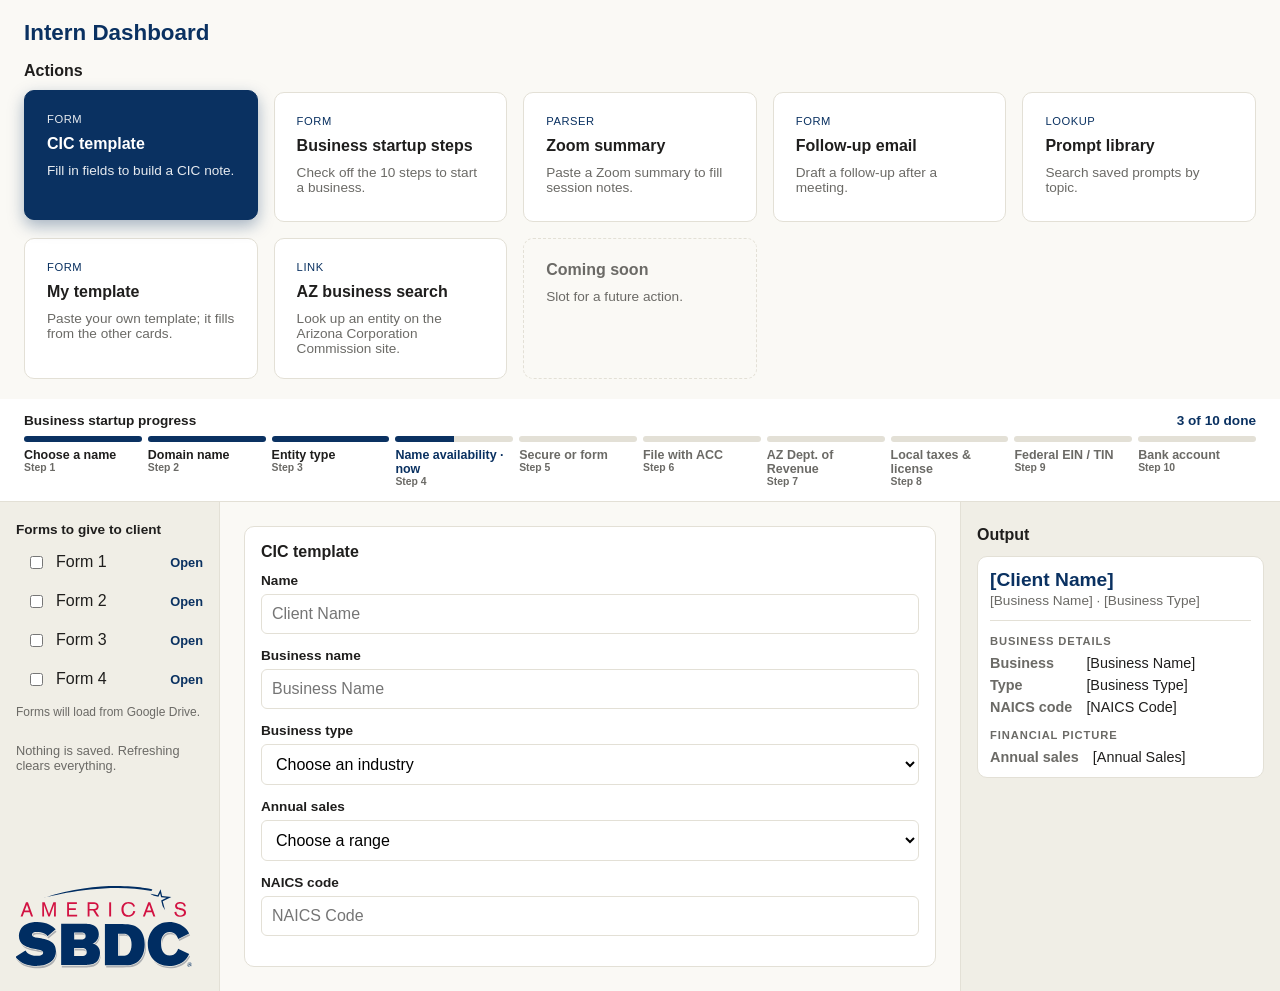
==== pages/Intake_assistant_index.html @ e7b3ca04 "Move Intake assistant files into the Advisor Toolbox folders Page to pages/, styles to css/, scripts" ====
<!DOCTYPE html>
<html lang="en">
<head>
  <meta charset="UTF-8">
  <meta name="viewport" content="width=device-width, initial-scale=1.0">
  <title>Intern Dashboard</title>
  <link rel="stylesheet" href="../css/Intake_assistant_styles.css">
  <!-- defer: download now, run after the HTML is ready (keeps this order) -->
  <script src="../js/Intake_assistant_prompts.js" defer></script>
  <script src="../js/Intake_assistant_app.js" defer></script>
</head>
<body>
  <!-- The whole page is one CSS Grid:
       row 1: page title + action cards (full width)
       row 2: progress stepper (full width)
       row 3: sidebar | forms | output -->
  <div class="layout">

    <!-- ===== ROW 1: page title + action cards ===== -->
    <section class="actions-top">
      <h1 class="page-title">Intern Dashboard</h1>
      <h2 class="section-title">Actions</h2>

      <!-- Empty list: Intake_assistant_app.js fills it from the `actions` array
           using the two <template>s below -->
      <ul class="card-grid" id="card-grid"></ul>

      <!-- Blueprint for one action card (not shown until JS copies it).
           type="button" stops it acting as a submit button -->
      <template id="card-template">
        <li>
          <button class="card" type="button">
            <span class="card-type"></span>
            <span class="card-title"></span>
            <span class="card-desc"></span>
          </button>
        </li>
      </template>

      <!-- Blueprint for a link card: opens an outside website in a new tab.
           It's an <a> (not a <button>) because it goes somewhere.
           rel="noopener noreferrer" stops the new tab from reaching back
           into this page and hides which page sent the visitor. -->
      <template id="card-link-template">
        <li>
          <a class="card" href="" target="_blank" rel="noopener noreferrer">
            <span class="card-type"></span>
            <span class="card-title"></span>
            <span class="card-desc"></span>
          </a>
        </li>
      </template>

      <!-- Blueprint for an unused slot (the grid always shows 8) -->
      <template id="card-empty-template">
        <li class="card card-empty">
          <span class="card-title">Coming soon</span>
          <span class="card-desc">Slot for a future action.</span>
        </li>
      </template>
    </section>

    <!-- ===== ROW 2: startup stepper (sample: steps 1-3 done, 4 now) =====
         An ordered list, because the steps happen in order.
         done = solid bar, now = half bar, no class = not started -->
    <section class="page-progress" aria-labelledby="progress-title">
      <div class="page-progress-text">
        <h2 class="page-progress-title" id="progress-title">Business startup progress</h2>
        <span class="page-progress-count">3 of 10 done</span>
      </div>

      <ol class="stepper">
        <li class="step done"><div class="step-bar"></div><span>Choose a name<small>Step 1</small></span></li>
        <li class="step done"><div class="step-bar"></div><span>Domain name<small>Step 2</small></span></li>
        <li class="step done"><div class="step-bar"></div><span>Entity type<small>Step 3</small></span></li>
        <li class="step now"><div class="step-bar"></div><span>Name availability · now<small>Step 4</small></span></li>
        <li class="step"><div class="step-bar"></div><span>Secure or form<small>Step 5</small></span></li>
        <li class="step"><div class="step-bar"></div><span>File with ACC<small>Step 6</small></span></li>
        <li class="step"><div class="step-bar"></div><span>AZ Dept. of Revenue<small>Step 7</small></span></li>
        <li class="step"><div class="step-bar"></div><span>Local taxes &amp; license<small>Step 8</small></span></li>
        <li class="step"><div class="step-bar"></div><span>Federal EIN / TIN<small>Step 9</small></span></li>
        <li class="step"><div class="step-bar"></div><span>Bank account<small>Step 10</small></span></li>
      </ol>
    </section>

    <!-- ===== LEFT: sidebar (client forms checklist + logo) ===== -->
    <aside class="sidebar">
      <!-- Forms to give to the client. Later these will come from Google Drive;
           for now: placeholder names, and "Open" links that go nowhere. -->
      <fieldset class="checklist-group">
        <legend class="checklist-heading">Forms to give to client</legend>
        <div class="checklist">
          <div class="form-row">
            <label class="checklist-item"><input type="checkbox"><span>Form 1</span></label>
            <a class="form-open" href="#">Open</a>
          </div>
          <div class="form-row">
            <label class="checklist-item"><input type="checkbox"><span>Form 2</span></label>
            <a class="form-open" href="#">Open</a>
          </div>
          <div class="form-row">
            <label class="checklist-item"><input type="checkbox"><span>Form 3</span></label>
            <a class="form-open" href="#">Open</a>
          </div>
          <div class="form-row">
            <label class="checklist-item"><input type="checkbox"><span>Form 4</span></label>
            <a class="form-open" href="#">Open</a>
          </div>
        </div>
        <p class="sidebar-hint">Forms will load from Google Drive.</p>
      </fieldset>

      <p class="sidebar-note">Nothing is saved. Refreshing clears everything.</p>

      <!-- Logo pinned to the bottom of the sidebar -->
      <img class="sidebar-logo" src="../assets/img/Intake_assistant_sbdc-logo.svg" alt="America's SBDC">
    </aside>

    <!-- ===== CENTER: forms ===== -->
    <main class="main">
      <!-- Every panel has data-panel="<card id>". JS shows only the
           panel whose id matches the active card and hides the rest. -->
      <div class="form-area">

        <!-- CIC template. Each input's `name` matches a field in Intake_assistant_app.js -->
        <form class="form-panel" data-panel="cic">
          <h2 class="section-title">CIC template</h2>
          <div class="field">
            <label for="cic-name">Name</label>
            <input type="text" id="cic-name" name="name" placeholder="Client Name" autocomplete="off">
          </div>
          <div class="field">
            <label for="cic-businessName">Business name</label>
            <input type="text" id="cic-businessName" name="businessName" placeholder="Business Name" autocomplete="off">
          </div>
          <!-- Dropdown + manual entry: a normal <select>. Picking
               "Other (type it)" reveals the text box underneath.
               The text box's name is the select's name + "Other";
               Intake_assistant_app.js uses that pattern to find it. -->
          <div class="field">
            <label for="cic-businessType">Business type</label>
            <select id="cic-businessType" name="businessType">
              <option value="">Choose an industry</option>
              <option>Retail</option>
              <option>E-commerce</option>
              <option>Restaurant / Food service</option>
              <option>Food truck</option>
              <option>Construction / Contractor</option>
              <option>Professional services</option>
              <option>Health care</option>
              <option>Beauty / Personal care</option>
              <option>Fitness / Wellness</option>
              <option>Real estate</option>
              <option>Transportation / Trucking</option>
              <option>Automotive repair</option>
              <option>Cleaning / Janitorial</option>
              <option>Landscaping</option>
              <option>Manufacturing</option>
              <option>Technology / Software</option>
              <option>Childcare / Education</option>
              <option>Arts / Entertainment</option>
              <option>Agriculture</option>
              <option>Nonprofit</option>
              <option value="other">Other (type it)</option>
            </select>
            <input type="text" name="businessTypeOther" placeholder="Type the industry" aria-label="Other business type" autocomplete="off" hidden>
          </div>
          <div class="field">
            <label for="cic-annualSales">Annual sales</label>
            <select id="cic-annualSales" name="annualSales">
              <option value="">Choose a range</option>
              <option>Pre-revenue (startup)</option>
              <option>Under $50,000</option>
              <option>$50,000 - $99,999</option>
              <option>$100,000 - $249,999</option>
              <option>$250,000 - $499,999</option>
              <option>$500,000 - $999,999</option>
              <option>$1,000,000 - $4,999,999</option>
              <option>$5,000,000 or more</option>
              <option value="other">Other (type an amount)</option>
            </select>
            <!-- inputmode shows a number keypad on phones -->
            <input type="text" name="annualSalesOther" placeholder="e.g. $82,000" aria-label="Annual sales amount" inputmode="decimal" autocomplete="off" hidden>
          </div>
          <div class="field">
            <label for="cic-naics">NAICS code</label>
            <!-- NAICS codes are 2 to 6 digits -->
            <input type="text" id="cic-naics" name="naics" placeholder="NAICS Code" inputmode="numeric" maxlength="6" autocomplete="off">
          </div>
        </form>

        <!-- Business startup steps (sample: first 3 checked) -->
        <form class="form-panel" data-panel="startup">
          <h2 class="section-title">Business startup steps</h2>
          <!-- fieldset + legend group the checkboxes under one label -->
          <fieldset class="checklist-group">
            <legend class="checklist-heading">Steps completed</legend>
            <div class="checklist">
              <label class="checklist-item"><input type="checkbox" checked><span>1. Choose A Name</span></label>
              <label class="checklist-item"><input type="checkbox" checked><span>2. Purchase A Domain Name or See Numbers 3, 4, and 5 Below</span></label>
              <label class="checklist-item"><input type="checkbox" checked><span>3. Choose An Entity Type</span></label>
              <label class="checklist-item"><input type="checkbox"><span>4. Check Name Availability With the Arizona Corporation Commission</span></label>
              <label class="checklist-item"><input type="checkbox"><span>5. Secure the Name or Form the Entity - You Choose</span></label>
              <label class="checklist-item"><input type="checkbox"><span>6. File with the Arizona Corporation Commission Corporations Division</span></label>
              <label class="checklist-item"><input type="checkbox"><span>7. Arizona Department of Revenue</span></label>
              <label class="checklist-item"><input type="checkbox"><span>8. City or County Taxes and Business Licensing</span></label>
              <label class="checklist-item"><input type="checkbox"><span>9. Federal EIN or TIN - Internal Revenue Service</span></label>
              <label class="checklist-item"><input type="checkbox"><span>10. Business Bank Account</span></label>
            </div>
          </fieldset>
        </form>

        <!-- Zoom summary: paste in, button fills the output -->
        <form class="form-panel" data-panel="zoom">
          <h2 class="section-title">Zoom summary</h2>
          <div class="field">
            <label for="zoom-summary">Paste the Zoom meeting summary</label>
            <textarea id="zoom-summary" rows="8" placeholder="Paste Zoom summary here"></textarea>
          </div>
          <button class="btn" type="button">Fill output</button>
        </form>

        <!-- My template: staff paste their own wording with [Field] tags -->
        <form class="form-panel" data-panel="my-template">
          <h2 class="section-title">My template</h2>
          <div class="field">
            <label for="custom-template">Your template</label>
            <textarea id="custom-template" rows="8" placeholder="Hi [Client Name], thanks for meeting about [Business Name]. Your next steps: [Client Next Steps]"></textarea>
          </div>

          <!-- Click a tag to add it to the template (works once JS is added) -->
          <fieldset class="checklist-group">
            <legend class="checklist-heading">Available fields</legend>
            <div class="tag-list">
              <button class="tag" type="button">[Client Name]</button>
              <button class="tag" type="button">[Business Name]</button>
              <button class="tag" type="button">[Business Type]</button>
              <button class="tag" type="button">[Annual Sales]</button>
              <button class="tag" type="button">[NAICS Code]</button>
              <button class="tag" type="button">[Current Step]</button>
              <button class="tag" type="button">[Purpose of Session]</button>
              <button class="tag" type="button">[Business Description]</button>
              <button class="tag" type="button">[Client Next Steps]</button>
              <button class="tag" type="button">[Advisor Next Steps]</button>
              <button class="tag" type="button">[Impact Area]</button>
            </div>
          </fieldset>
        </form>

        <!-- Not designed yet (no inputs, so <section> instead of <form>) -->
        <section class="form-panel" data-panel="email">
          <h2 class="section-title">Follow-up email</h2>
          <p class="placeholder-text">Form not designed yet.</p>
        </section>

        <!-- Prompt library: type a topic, matching prompts appear as cards.
             Data comes from the Google Sheet (see js/Intake_assistant_prompts.js). -->
        <form class="form-panel" data-panel="prompts">
          <h2 class="section-title">Prompt library</h2>
          <div class="field">
            <label for="prompt-search">Search by topic</label>
            <!-- type="search" adds a small x to clear the box -->
            <input type="search" id="prompt-search" name="query" placeholder="e.g. start-up, managing business" autocomplete="off">
          </div>

          <!-- Loading / error / "showing 3 of 20" messages -->
          <p class="placeholder-text" id="prompt-status"></p>

          <!-- Results reuse the action-card grid and card styles -->
          <ul class="card-grid prompt-grid" id="prompt-results"></ul>

          <!-- Blueprint for one result card. data-column="..." names the
               sheet column whose value goes in that spot. -->
          <template id="prompt-card-template">
            <li>
              <button class="card" type="button">
                <span class="prompt-card-top">
                  <span class="card-type" data-column="Use-Case Category"></span>
                  <span class="privacy-badge" data-column="Privacy Level"></span>
                </span>
                <span class="card-title" data-column="Prompt Name"></span>
                <span class="card-desc" data-column="Recommended Use"></span>
                <span class="topic-chips"></span>
              </button>
            </li>
          </template>

          <!-- Blueprint for one topic chip on a card -->
          <template id="topic-chip-template">
            <span class="topic-chip"></span>
          </template>
        </form>

      </div>
    </main>

    <!-- ===== RIGHT: output panel ===== -->
    <aside class="output">
      <h2 class="section-title">Output</h2>

      <!-- Shown when the active card has no output box yet -->
      <p class="placeholder-text" id="output-empty" hidden>No output for this card yet.</p>

      <!-- CIC output. Each data-field="..." spot is filled by JS with the
           matching input's value, or its [Placeholder] when empty. -->
      <div class="output-box" data-panel="cic">
        <div class="client-head">
          <p class="client-name" data-field="name">[Client Name]</p>
          <p class="client-sub">
            <span data-field="businessName">[Business Name]</span> ·
            <span data-field="businessType">[Business Type]</span>
          </p>
        </div>

        <h3 class="kv-heading">Business details</h3>
        <dl class="kv">
          <dt>Business</dt>
          <dd data-field="businessName">[Business Name]</dd>
          <dt>Type</dt>
          <dd data-field="businessType">[Business Type]</dd>
          <dt>NAICS code</dt>
          <dd data-field="naics">[NAICS Code]</dd>
        </dl>

        <h3 class="kv-heading">Financial picture</h3>
        <dl class="kv">
          <dt>Annual sales</dt>
          <dd data-field="annualSales">[Annual Sales]</dd>
        </dl>
      </div>

      <!-- Zoom summary output. Long labels, so each label sits above its value -->
      <div class="output-box" data-panel="zoom">
        <h3 class="kv-heading">Session notes</h3>
        <dl class="kv-stack">
          <dt>PURPOSE OF THIS SESSION:</dt>
          <dd>[Purpose of this session]</dd>
          <dt>BRIEF DESCRIPTION OF THE BUSINESS AND/OR OWNERS:</dt>
          <dd>[Brief description of the business and/or owners]</dd>
          <dt>NEXT STEPS &amp; FOLLOW-UP ACTIONS - CLIENT:</dt>
          <dd>[Client next steps]</dd>
          <dt>NEXT STEPS &amp; FOLLOW-UP ACTIONS - ADVISOR:</dt>
          <dd>[Advisor next steps]</dd>
          <dt>IMPACT AREA:</dt>
          <dd>[Impact area]</dd>
        </dl>
      </div>

      <!-- Prompt library output: the picked prompt, ready to copy into Gemini.
           Each data-column="..." spot gets that column from the sheet. -->
      <div class="output-box" data-panel="prompts">
        <p class="client-name" data-column="Prompt Name">[Pick a prompt]</p>

        <h3 class="kv-heading">Prompt template</h3>
        <pre class="output-text" data-column="Prompt Template">[Prompt Template]</pre>

        <h3 class="kv-heading">Fill-in field guide</h3>
        <pre class="output-text" data-column="Fill-in Field Guide">[Fill-in Field Guide]</pre>

        <h3 class="kv-heading">Verification checklist</h3>
        <pre class="output-text" data-column="Verification Checklist">[Verification Checklist]</pre>

        <!-- <details> opens and closes on click, no JS needed -->
        <details class="prompt-cautions">
          <summary>Before you use this</summary>
          <dl class="kv-stack">
            <dt>Limitations</dt>
            <dd data-column="Limitations">[Limitations]</dd>
            <dt>Do not use for</dt>
            <dd data-column="Do Not Use For">[Do Not Use For]</dd>
            <dt>Human review</dt>
            <dd data-column="Human Review">[Human Review]</dd>
          </dl>
        </details>
      </div>

      <!-- My template output: the staff member's template with tags filled in -->
      <div class="output-box" data-panel="my-template">
        <h3 class="kv-heading">My template</h3>
        <pre class="output-text">Hi [Client Name], thanks for meeting about [Business Name].

Your next steps:
[Client Next Steps]</pre>
      </div>
    </aside>

  </div>
</body>
</html>
---- css/Intake_assistant_styles.css ----
/* ===== Colors and basics ===== */
:root {
  --bg: #faf9f5;          /* warm off-white page */
  --panel: #f0eee6;       /* sidebar / output background */
  --card: var(--white);
  --border: #e3e0d6;
  --text: #1f1e1d;
  --muted: #6b6a66;
  --white: #ffffff;

  /* One highlight color: US flag blue. Red only for crossed-out items */
  --flag-blue: #0a3161;
  --flag-blue-hover: rgba(10, 49, 97, 0.06); /* faint blue, on hover */
  --flag-red: #b31942;
  --radius: 10px;

  /* Prompt library privacy levels (traffic-light dots) */
  --privacy-green: #2e7d32;
  --privacy-yellow: #e0a800;
  --privacy-red: var(--flag-red);
}

* {
  box-sizing: border-box;
}

body {
  margin: 0;
  font-family: -apple-system, BlinkMacSystemFont, "Segoe UI", Roboto, sans-serif;
  background: var(--bg);
  color: var(--text);
}

/* ===== Main page grid (desktop: 3 columns) ===== */
.layout {
  display: grid;
  grid-template-columns: 220px 1fr 320px;
  /* row 1: cards, row 2: progress bar, row 3: everything else */
  grid-template-rows: auto auto 1fr;
  min-height: 100vh;
}

/* ===== Action cards across the top ===== */
.actions-top {
  grid-column: 1 / -1; /* full width, like the progress bar */
  padding: 20px 24px 8px;
  background: var(--bg);
}

/* Main page heading */
.page-title {
  margin: 0 0 16px;
  font-size: 1.4rem;
  color: var(--flag-blue);
}

/* Less space under the cards since the progress bar follows */
.actions-top .card-grid {
  margin-bottom: 12px;
}

/* ===== Full-width progress bar across the top ===== */
.page-progress {
  grid-column: 1 / -1; /* stretch from the first column line to the last */
  padding: 14px 24px;
  background: var(--card);
  border-bottom: 1px solid var(--border);
}

/* Title on the left, count on the right */
.page-progress-text {
  display: flex;
  justify-content: space-between;
  gap: 12px;
  margin-bottom: 8px;
  font-size: 0.85rem;
}

.page-progress-title {
  margin: 0;
  font-size: inherit; /* it's an <h2> now, but should stay small */
  font-weight: 700;
}

.page-progress-count {
  font-weight: 600;
  color: var(--flag-blue);
}

/* Stepper: one column per step, all equal width */
.stepper {
  list-style: none; /* it's an <ol>: the numbers are already in the labels */
  padding: 0;
  margin: 0;
  display: grid;
  grid-template-columns: repeat(10, 1fr);
  gap: 6px;
}

/* Each step: short bar on top, label underneath */
.step {
  display: flex;
  flex-direction: column;
  gap: 6px;
  font-size: 0.78rem;
  font-weight: 700;
  color: var(--muted);
}

.step-bar {
  height: 6px;
  border-radius: 3px;
  background: var(--border);
}

/* Small "Step 4" line under the label */
.step small {
  display: block;
  font-weight: 600;
  color: var(--muted);
}

/* Done: solid blue bar, darker label */
.step.done {
  color: var(--text);
}

.step.done .step-bar {
  background: var(--flag-blue);
}

/* Current step: blue label, bar filled halfway */
.step.now {
  color: var(--flag-blue);
}

.step.now .step-bar {
  background: linear-gradient(90deg, var(--flag-blue) 50%, var(--border) 50%);
}

/* ===== Sidebar ===== */
/* Flex column so the logo can be pushed to the bottom */
.sidebar {
  display: flex;
  flex-direction: column;
  background: var(--panel);
  border-right: 1px solid var(--border);
  padding: 20px 16px;
}

/* margin-top: auto takes up all leftover space above the logo,
   which pushes it to the bottom of the sidebar */
.sidebar-logo {
  margin-top: auto;
  padding-top: 24px;
  width: 100%;
  max-width: 180px;
  height: auto;
}

/* Form name (checkbox) on the left, "Open" link on the right */
.form-row {
  display: flex;
  align-items: center;
  justify-content: space-between;
  gap: 8px;
}

.form-row .checklist-item {
  flex: 1; /* checkbox row takes the leftover space */
}

.form-open {
  font-size: 0.8rem;
  font-weight: 600;
  color: var(--flag-blue);
  text-decoration: none;
}

.form-open:hover {
  text-decoration: underline;
}

.sidebar-hint {
  margin: 8px 0 0;
  font-size: 0.75rem;
  color: var(--muted);
}

.sidebar-note {
  margin-top: 24px;
  font-size: 0.8rem;
  color: var(--muted);
}

/* ===== Center column ===== */
.main {
  padding: 24px;
}

.section-title {
  font-size: 1rem;
  margin: 0 0 12px;
}

/* Cards wrap automatically: as many 220px+ columns as will fit */
.card-grid {
  list-style: none; /* it's a <ul>: remove bullets and indent */
  padding: 0;
  margin-top: 0;
  display: grid;
  grid-template-columns: repeat(auto-fill, minmax(220px, 1fr));
  gap: 16px;
  margin-bottom: 24px;
}

.card {
  display: flex;
  flex-direction: column;
  gap: 10px;          /* space between type, title and description */
  min-height: 130px;
  text-align: left;
  padding: 22px;
  line-height: 1.4;   /* space between lines when text wraps */
  background: var(--card);
  border: 1px solid var(--border);
  border-radius: var(--radius);
  font: inherit;
  color: inherit;
  cursor: pointer;
}

/* Link cards (<a>): remove the default link underline */
a.card {
  text-decoration: none;
}

/* Card buttons fill their whole list item */
.card-grid > li > .card {
  width: 100%;
  height: 100%;
}

/* Hover: faint see-through blue over the whole card */
.card:hover {
  background: var(--flag-blue-hover);
  border-color: var(--flag-blue);
}

/* Active card: solid blue, white text, lifted with a shadow */
.card.active {
  background: var(--flag-blue);
  border-color: var(--flag-blue);
  color: var(--white);
  transform: translateY(-2px);
  box-shadow: 0 6px 16px rgba(10, 49, 97, 0.35);
}

/* Small text on the blue card: near-white so it's easy to read */
.card.active .card-type,
.card.active .card-desc {
  color: rgba(255, 255, 255, 0.9);
}

/* Empty future slots: dashed and faded, not clickable */
.card-empty {
  border-style: dashed;
  background: transparent;
  color: var(--muted);
  cursor: default;
}

.card-empty:hover {
  background: transparent;
  border-color: var(--border);
}

.card-type {
  font-size: 0.7rem;
  text-transform: uppercase;
  letter-spacing: 0.05em;
  color: var(--flag-blue);
}

.card-title {
  font-weight: 600;
}

.card-desc {
  font-size: 0.85rem;
  color: var(--muted);
}

/* Holds one form panel per card, stacked */
.form-area {
  display: flex;
  flex-direction: column;
  gap: 16px;
}

.form-panel {
  background: var(--card);
  border: 1px solid var(--border);
  border-radius: var(--radius);
  padding: 16px;
}

/* Form fields: label on top, input below */
.field {
  display: flex;
  flex-direction: column;
  gap: 6px;
  margin-bottom: 14px;
}

.field label {
  font-size: 0.85rem;
  font-weight: 600;
}

.field input,
.field select {
  padding: 10px;
  border: 1px solid var(--border);
  border-radius: 6px;
  background: var(--white);
  font: inherit;
}

/* Big paste box: full width, user can drag it taller */
.field textarea {
  padding: 10px;
  border: 1px solid var(--border);
  border-radius: 6px;
  font: inherit;
  resize: vertical;
}

/* Clickable field tags ("chips") that wrap onto new lines */
.tag-list {
  display: flex;
  flex-wrap: wrap;
  gap: 6px;
}

.tag {
  padding: 4px 10px;
  border: 1px solid var(--border);
  border-radius: 999px;
  background: var(--white);
  font: inherit;
  font-size: 0.8rem;
  color: var(--flag-blue);
  cursor: pointer;
}

.tag:hover {
  background: var(--flag-blue-hover);
  border-color: var(--flag-blue);
}

/* Plain blue button */
.btn {
  padding: 10px 16px;
  border: none;
  border-radius: 6px;
  background: var(--flag-blue);
  color: var(--white);
  font: inherit;
  font-weight: 600;
  cursor: pointer;
}

.btn:hover {
  opacity: 0.9;
}

.field textarea:focus,
.field input:focus,
.field select:focus {
  outline: 2px solid var(--flag-blue);
  border-color: transparent;
}

/* fieldset groups checkboxes; remove its default border and spacing */
.checklist-group {
  border: none;
  padding: 0;
  margin: 0;
  min-width: 0; /* lets it shrink inside narrow columns */
}

/* Checklist: one clickable row per step */
.checklist-heading {
  padding: 0;
  margin: 0 0 8px;
  font-size: 0.85rem;
  font-weight: 600;
}

.checklist {
  display: flex;
  flex-direction: column;
  gap: 4px;
}

.checklist-item {
  display: flex;
  align-items: flex-start;
  gap: 10px;
  padding: 8px 10px;
  border-radius: 6px;
  cursor: pointer;
}

.checklist-item:hover {
  background: var(--flag-blue-hover);
}

.checklist-item input {
  margin-top: 3px;
  accent-color: var(--flag-blue); /* blue checkmarks */
}

/* Checked steps get faded and crossed out with a red line.
   Only inside form panels (the startup steps), so the sidebar's
   "Forms to give to client" checkboxes stay plain when checked. */
.form-panel .checklist-item:has(input:checked) span {
  color: var(--muted);
  text-decoration: line-through;
  text-decoration-color: var(--flag-red);
  text-decoration-thickness: 2px;
}

/* ===== Output panel ===== */
.output {
  background: var(--panel);
  border-left: 1px solid var(--border);
  padding: 24px 16px;
}

.output-box {
  background: var(--card);
  border: 1px solid var(--border);
  border-radius: var(--radius);
  padding: 12px;
  margin-bottom: 12px;
}

/* Output header: client name big, business on the line below */
.client-head {
  padding-bottom: 12px;
  margin-bottom: 12px;
  border-bottom: 1px solid var(--border);
}

.client-name {
  margin: 0;
  font-size: 1.2rem;
  font-weight: 700;
  color: var(--flag-blue);
}

.client-sub {
  margin: 2px 0 0;
  font-size: 0.85rem;
  color: var(--muted);
}

/* Small uppercase section label, e.g. "BUSINESS DETAILS" */
.kv-heading {
  margin: 14px 0 8px;
  font-size: 0.7rem;
  font-weight: 800;
  letter-spacing: 0.08em;
  text-transform: uppercase;
  color: var(--muted);
}

/* Label / value pairs in two columns:
   left column is as wide as the longest label, right takes the rest */
.kv {
  display: grid;
  grid-template-columns: max-content 1fr;
  gap: 6px 14px;
  margin: 0;
  font-size: 0.9rem;
}

.kv dt {
  color: var(--muted);
  font-weight: 600;
}

.kv dd {
  margin: 0;
  overflow-wrap: anywhere; /* long values wrap instead of overflowing */
}

/* Label above value, for labels too long for two columns */
.kv-stack {
  margin: 0;
  font-size: 0.9rem;
}

.kv-stack dt {
  color: var(--muted);
  font-weight: 600;
}

.kv-stack dd {
  margin: 2px 0 12px;
  overflow-wrap: anywhere;
}

/* Keeps the template's line breaks; wraps long lines */
.output-text {
  margin: 0;
  font-family: inherit;
  font-size: 0.9rem;
  white-space: pre-wrap;
  word-wrap: break-word;
}

.placeholder-text {
  margin: 0;
  color: var(--muted);
  font-size: 0.9rem;
}

/* ----- Prompt library ----- */

/* Results grid: same card styles as the actions, a bit of space above */
.prompt-grid {
  margin-top: 12px;
  margin-bottom: 0;
}

/* Category on the left, privacy dot on the right */
.prompt-card-top {
  display: flex;
  justify-content: space-between;
  align-items: center;
  gap: 8px;
}

/* Privacy level: a colored dot before the word (e.g. "● Yellow") */
.privacy-badge {
  font-size: 0.7rem;
  white-space: nowrap;
}

.privacy-badge::before {
  content: "● ";
  color: var(--muted);
}

.privacy-badge[data-level="green"]::before {
  color: var(--privacy-green);
}

.privacy-badge[data-level="yellow"]::before {
  color: var(--privacy-yellow);
}

.privacy-badge[data-level="red"]::before {
  color: var(--privacy-red);
}

/* Topic chips on each result card */
.topic-chips {
  display: flex;
  flex-wrap: wrap;
  gap: 6px;
}

.topic-chip {
  padding: 2px 8px;
  border: 1px solid var(--border);
  border-radius: 999px;
  font-size: 0.75rem;
  color: var(--flag-blue);
  background: var(--white);
}

/* Output panel: the "Before you use this" toggle */
.prompt-cautions {
  margin-top: 14px;
}

.prompt-cautions summary {
  font-weight: 600;
  font-size: 0.85rem;
  cursor: pointer;
}
/* ===== Tablet: hide sidebar, 2 columns ===== */
@media (max-width: 1024px) {
  .layout {
    grid-template-columns: 1fr 320px;
  }

  .sidebar {
    display: none;
  }

  /* 10 steps don't fit in one row here: 2 rows of 5 */
  .stepper {
    grid-template-columns: repeat(5, 1fr);
    row-gap: 14px;
  }
}

/* ===== Mobile: 1 column, output below the cards ===== */
@media (max-width: 700px) {
  .layout {
    grid-template-columns: 1fr;
  }

  .main {
    padding: 16px;
  }

  .page-progress {
    padding: 12px 16px;
  }

  .actions-top {
    padding: 16px 16px 4px;
  }

  /* Phones: 5 rows of 2 */
  .stepper {
    grid-template-columns: repeat(2, 1fr);
  }

  .output {
    border-left: none;
    border-top: 1px solid var(--border);
    padding: 16px;
  }
}
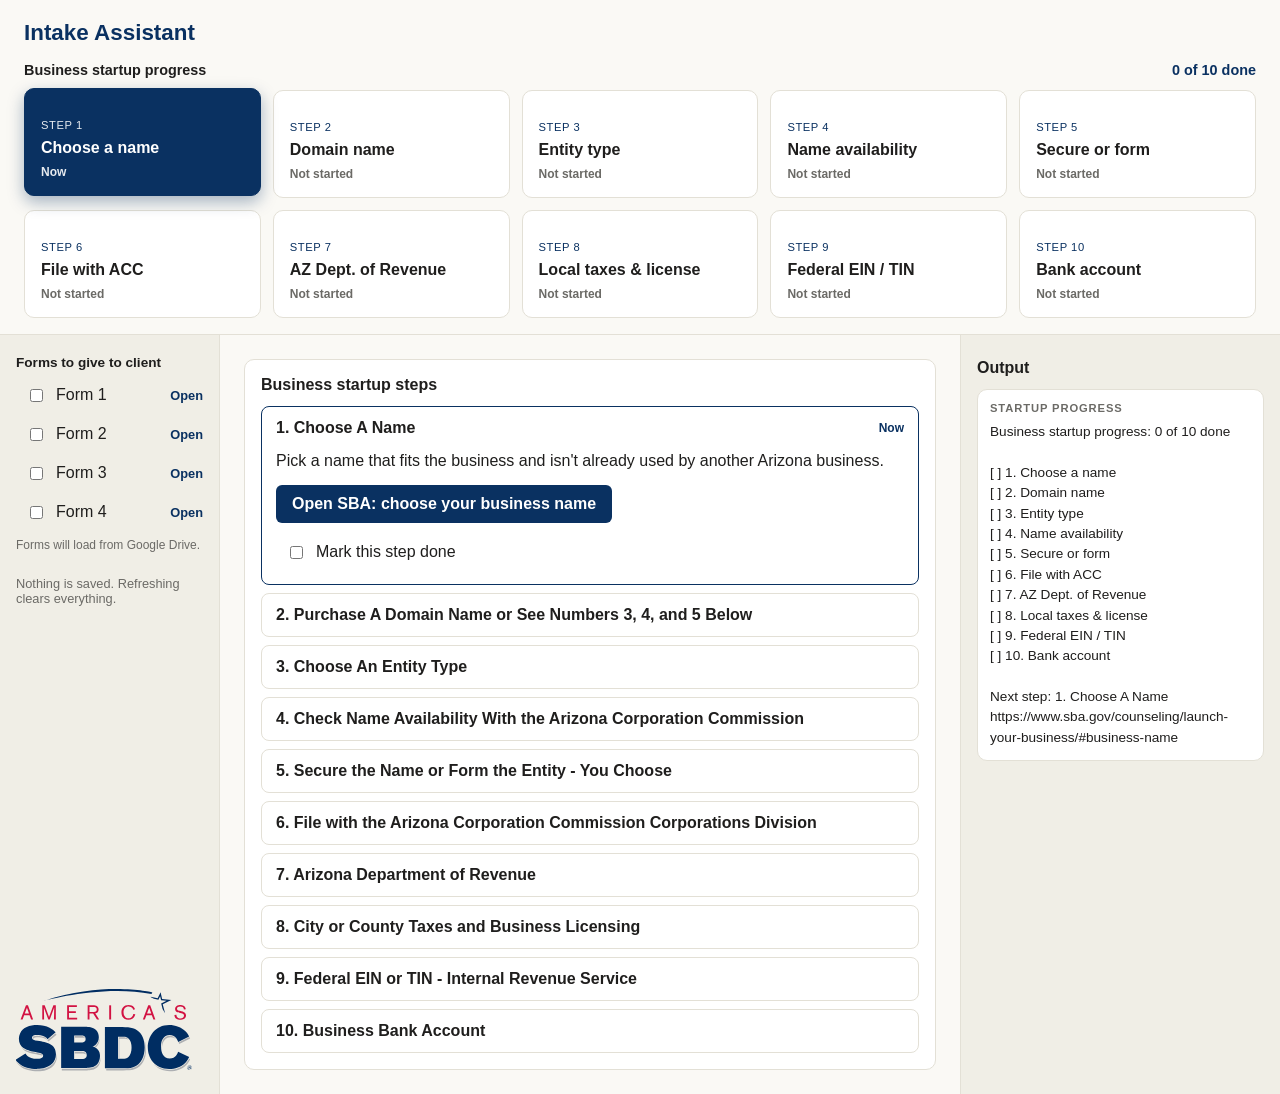
==== commit 522988ac: "Rebuild Intake Assistant page around the 10 startup steps The 10 Arizona startup steps replace the o" ====
--- a/pages/Intake_assistant_index.html
+++ b/pages/Intake_assistant_index.html
@@ -3,84 +3,45 @@
 <head>
   <meta charset="UTF-8">
   <meta name="viewport" content="width=device-width, initial-scale=1.0">
-  <title>Intern Dashboard</title>
+  <title>Intake Assistant</title>
   <link rel="stylesheet" href="../css/Intake_assistant_styles.css">
-  <!-- defer: download now, run after the HTML is ready (keeps this order) -->
-  <script src="../js/Intake_assistant_prompts.js" defer></script>
+  <!-- defer: download now, run after the HTML is ready -->
   <script src="../js/Intake_assistant_app.js" defer></script>
 </head>
 <body>
   <!-- The whole page is one CSS Grid:
-       row 1: page title + action cards (full width)
-       row 2: progress stepper (full width)
-       row 3: sidebar | forms | output -->
+       row 1: page title + the 10 step cards (full width)
+       row 2: sidebar | step drop-downs | output -->
   <div class="layout">
 
-    <!-- ===== ROW 1: page title + action cards ===== -->
-    <section class="actions-top">
-      <h1 class="page-title">Intern Dashboard</h1>
-      <h2 class="section-title">Actions</h2>
+    <!-- ===== ROW 1: page title + step cards (the progress map) ===== -->
+    <section class="actions-top" aria-labelledby="progress-title">
+      <h1 class="page-title">Intake Assistant</h1>
 
-      <!-- Empty list: Intake_assistant_app.js fills it from the `actions` array
-           using the two <template>s below -->
-      <ul class="card-grid" id="card-grid"></ul>
+      <!-- Title on the left, "3 of 10 done" on the right -->
+      <div class="page-progress-text">
+        <h2 class="page-progress-title" id="progress-title">Business startup progress</h2>
+        <span class="page-progress-count" id="progress-count">0 of 10 done</span>
+      </div>
 
-      <!-- Blueprint for one action card (not shown until JS copies it).
-           type="button" stops it acting as a submit button -->
-      <template id="card-template">
+      <!-- Empty list: Intake_assistant_app.js fills it from the `steps`
+           array using the template below. An <ol> because the steps
+           happen in order. -->
+      <ol class="step-grid" id="step-grid"></ol>
+
+      <!-- Blueprint for one step card (not shown until JS copies it).
+           JS adds a class to the card: done = solid bar, now = half bar,
+           no class = not started, active = the step open in the middle. -->
+      <template id="step-card-template">
         <li>
-          <button class="card" type="button">
-            <span class="card-type"></span>
-            <span class="card-title"></span>
-            <span class="card-desc"></span>
+          <button class="card step-card" type="button">
+            <span class="step-bar"></span>
+            <span class="card-type step-number"></span>
+            <span class="card-title step-title"></span>
+            <span class="step-status"></span>
           </button>
         </li>
       </template>
-
-      <!-- Blueprint for a link card: opens an outside website in a new tab.
-           It's an <a> (not a <button>) because it goes somewhere.
-           rel="noopener noreferrer" stops the new tab from reaching back
-           into this page and hides which page sent the visitor. -->
-      <template id="card-link-template">
-        <li>
-          <a class="card" href="" target="_blank" rel="noopener noreferrer">
-            <span class="card-type"></span>
-            <span class="card-title"></span>
-            <span class="card-desc"></span>
-          </a>
-        </li>
-      </template>
-
-      <!-- Blueprint for an unused slot (the grid always shows 8) -->
-      <template id="card-empty-template">
-        <li class="card card-empty">
-          <span class="card-title">Coming soon</span>
-          <span class="card-desc">Slot for a future action.</span>
-        </li>
-      </template>
-    </section>
-
-    <!-- ===== ROW 2: startup stepper (sample: steps 1-3 done, 4 now) =====
-         An ordered list, because the steps happen in order.
-         done = solid bar, now = half bar, no class = not started -->
-    <section class="page-progress" aria-labelledby="progress-title">
-      <div class="page-progress-text">
-        <h2 class="page-progress-title" id="progress-title">Business startup progress</h2>
-        <span class="page-progress-count">3 of 10 done</span>
-      </div>
-
-      <ol class="stepper">
-        <li class="step done"><div class="step-bar"></div><span>Choose a name<small>Step 1</small></span></li>
-        <li class="step done"><div class="step-bar"></div><span>Domain name<small>Step 2</small></span></li>
-        <li class="step done"><div class="step-bar"></div><span>Entity type<small>Step 3</small></span></li>
-        <li class="step now"><div class="step-bar"></div><span>Name availability · now<small>Step 4</small></span></li>
-        <li class="step"><div class="step-bar"></div><span>Secure or form<small>Step 5</small></span></li>
-        <li class="step"><div class="step-bar"></div><span>File with ACC<small>Step 6</small></span></li>
-        <li class="step"><div class="step-bar"></div><span>AZ Dept. of Revenue<small>Step 7</small></span></li>
-        <li class="step"><div class="step-bar"></div><span>Local taxes &amp; license<small>Step 8</small></span></li>
-        <li class="step"><div class="step-bar"></div><span>Federal EIN / TIN<small>Step 9</small></span></li>
-        <li class="step"><div class="step-bar"></div><span>Bank account<small>Step 10</small></span></li>
-      </ol>
     </section>
 
     <!-- ===== LEFT: sidebar (client forms checklist + logo) ===== -->
@@ -116,271 +77,51 @@
       <img class="sidebar-logo" src="../assets/img/Intake_assistant_sbdc-logo.svg" alt="America's SBDC">
     </aside>
 
-    <!-- ===== CENTER: forms ===== -->
+    <!-- ===== CENTER: the big box with one drop-down per step ===== -->
     <main class="main">
-      <!-- Every panel has data-panel="<card id>". JS shows only the
-           panel whose id matches the active card and hides the rest. -->
-      <div class="form-area">
+      <section class="form-panel" aria-labelledby="steps-title">
+        <h2 class="section-title" id="steps-title">Business startup steps</h2>
 
-        <!-- CIC template. Each input's `name` matches a field in Intake_assistant_app.js -->
-        <form class="form-panel" data-panel="cic">
-          <h2 class="section-title">CIC template</h2>
-          <div class="field">
-            <label for="cic-name">Name</label>
-            <input type="text" id="cic-name" name="name" placeholder="Client Name" autocomplete="off">
-          </div>
-          <div class="field">
-            <label for="cic-businessName">Business name</label>
-            <input type="text" id="cic-businessName" name="businessName" placeholder="Business Name" autocomplete="off">
-          </div>
-          <!-- Dropdown + manual entry: a normal <select>. Picking
-               "Other (type it)" reveals the text box underneath.
-               The text box's name is the select's name + "Other";
-               Intake_assistant_app.js uses that pattern to find it. -->
-          <div class="field">
-            <label for="cic-businessType">Business type</label>
-            <select id="cic-businessType" name="businessType">
-              <option value="">Choose an industry</option>
-              <option>Retail</option>
-              <option>E-commerce</option>
-              <option>Restaurant / Food service</option>
-              <option>Food truck</option>
-              <option>Construction / Contractor</option>
-              <option>Professional services</option>
-              <option>Health care</option>
-              <option>Beauty / Personal care</option>
-              <option>Fitness / Wellness</option>
-              <option>Real estate</option>
-              <option>Transportation / Trucking</option>
-              <option>Automotive repair</option>
-              <option>Cleaning / Janitorial</option>
-              <option>Landscaping</option>
-              <option>Manufacturing</option>
-              <option>Technology / Software</option>
-              <option>Childcare / Education</option>
-              <option>Arts / Entertainment</option>
-              <option>Agriculture</option>
-              <option>Nonprofit</option>
-              <option value="other">Other (type it)</option>
-            </select>
-            <input type="text" name="businessTypeOther" placeholder="Type the industry" aria-label="Other business type" autocomplete="off" hidden>
-          </div>
-          <div class="field">
-            <label for="cic-annualSales">Annual sales</label>
-            <select id="cic-annualSales" name="annualSales">
-              <option value="">Choose a range</option>
-              <option>Pre-revenue (startup)</option>
-              <option>Under $50,000</option>
-              <option>$50,000 - $99,999</option>
-              <option>$100,000 - $249,999</option>
-              <option>$250,000 - $499,999</option>
-              <option>$500,000 - $999,999</option>
-              <option>$1,000,000 - $4,999,999</option>
-              <option>$5,000,000 or more</option>
-              <option value="other">Other (type an amount)</option>
-            </select>
-            <!-- inputmode shows a number keypad on phones -->
-            <input type="text" name="annualSalesOther" placeholder="e.g. $82,000" aria-label="Annual sales amount" inputmode="decimal" autocomplete="off" hidden>
-          </div>
-          <div class="field">
-            <label for="cic-naics">NAICS code</label>
-            <!-- NAICS codes are 2 to 6 digits -->
-            <input type="text" id="cic-naics" name="naics" placeholder="NAICS Code" inputmode="numeric" maxlength="6" autocomplete="off">
-          </div>
-        </form>
+        <!-- Empty: JS adds one drop-down per step from the template below -->
+        <div class="step-list" id="step-list"></div>
 
-        <!-- Business startup steps (sample: first 3 checked) -->
-        <form class="form-panel" data-panel="startup">
-          <h2 class="section-title">Business startup steps</h2>
-          <!-- fieldset + legend group the checkboxes under one label -->
-          <fieldset class="checklist-group">
-            <legend class="checklist-heading">Steps completed</legend>
-            <div class="checklist">
-              <label class="checklist-item"><input type="checkbox" checked><span>1. Choose A Name</span></label>
-              <label class="checklist-item"><input type="checkbox" checked><span>2. Purchase A Domain Name or See Numbers 3, 4, and 5 Below</span></label>
-              <label class="checklist-item"><input type="checkbox" checked><span>3. Choose An Entity Type</span></label>
-              <label class="checklist-item"><input type="checkbox"><span>4. Check Name Availability With the Arizona Corporation Commission</span></label>
-              <label class="checklist-item"><input type="checkbox"><span>5. Secure the Name or Form the Entity - You Choose</span></label>
-              <label class="checklist-item"><input type="checkbox"><span>6. File with the Arizona Corporation Commission Corporations Division</span></label>
-              <label class="checklist-item"><input type="checkbox"><span>7. Arizona Department of Revenue</span></label>
-              <label class="checklist-item"><input type="checkbox"><span>8. City or County Taxes and Business Licensing</span></label>
-              <label class="checklist-item"><input type="checkbox"><span>9. Federal EIN or TIN - Internal Revenue Service</span></label>
-              <label class="checklist-item"><input type="checkbox"><span>10. Business Bank Account</span></label>
+        <!-- Blueprint for one step drop-down.
+             <details> opens and closes when its <summary> is clicked.
+             name="step" makes them work as a group: opening one closes
+             the one that was open. -->
+        <template id="step-detail-template">
+          <details class="step-detail" name="step">
+            <summary class="step-summary">
+              <span class="step-summary-title"></span>
+              <span class="step-summary-status"></span>
+            </summary>
+
+            <div class="step-body">
+              <p class="step-todo"></p>
+
+              <!-- Opens the official site in a new tab so nothing typed
+                   on this page is lost. noopener: the new tab can't
+                   reach back into this page. -->
+              <a class="btn step-open" href="" target="_blank" rel="noopener"></a>
+
+              <label class="checklist-item step-done">
+                <input type="checkbox">
+                <span>Mark this step done</span>
+              </label>
             </div>
-          </fieldset>
-        </form>
-
-        <!-- Zoom summary: paste in, button fills the output -->
-        <form class="form-panel" data-panel="zoom">
-          <h2 class="section-title">Zoom summary</h2>
-          <div class="field">
-            <label for="zoom-summary">Paste the Zoom meeting summary</label>
-            <textarea id="zoom-summary" rows="8" placeholder="Paste Zoom summary here"></textarea>
-          </div>
-          <button class="btn" type="button">Fill output</button>
-        </form>
-
-        <!-- My template: staff paste their own wording with [Field] tags -->
-        <form class="form-panel" data-panel="my-template">
-          <h2 class="section-title">My template</h2>
-          <div class="field">
-            <label for="custom-template">Your template</label>
-            <textarea id="custom-template" rows="8" placeholder="Hi [Client Name], thanks for meeting about [Business Name]. Your next steps: [Client Next Steps]"></textarea>
-          </div>
-
-          <!-- Click a tag to add it to the template (works once JS is added) -->
-          <fieldset class="checklist-group">
-            <legend class="checklist-heading">Available fields</legend>
-            <div class="tag-list">
-              <button class="tag" type="button">[Client Name]</button>
-              <button class="tag" type="button">[Business Name]</button>
-              <button class="tag" type="button">[Business Type]</button>
-              <button class="tag" type="button">[Annual Sales]</button>
-              <button class="tag" type="button">[NAICS Code]</button>
-              <button class="tag" type="button">[Current Step]</button>
-              <button class="tag" type="button">[Purpose of Session]</button>
-              <button class="tag" type="button">[Business Description]</button>
-              <button class="tag" type="button">[Client Next Steps]</button>
-              <button class="tag" type="button">[Advisor Next Steps]</button>
-              <button class="tag" type="button">[Impact Area]</button>
-            </div>
-          </fieldset>
-        </form>
-
-        <!-- Not designed yet (no inputs, so <section> instead of <form>) -->
-        <section class="form-panel" data-panel="email">
-          <h2 class="section-title">Follow-up email</h2>
-          <p class="placeholder-text">Form not designed yet.</p>
-        </section>
-
-        <!-- Prompt library: type a topic, matching prompts appear as cards.
-             Data comes from the Google Sheet (see js/Intake_assistant_prompts.js). -->
-        <form class="form-panel" data-panel="prompts">
-          <h2 class="section-title">Prompt library</h2>
-          <div class="field">
-            <label for="prompt-search">Search by topic</label>
-            <!-- type="search" adds a small x to clear the box -->
-            <input type="search" id="prompt-search" name="query" placeholder="e.g. start-up, managing business" autocomplete="off">
-          </div>
-
-          <!-- Loading / error / "showing 3 of 20" messages -->
-          <p class="placeholder-text" id="prompt-status"></p>
-
-          <!-- Results reuse the action-card grid and card styles -->
-          <ul class="card-grid prompt-grid" id="prompt-results"></ul>
-
-          <!-- Blueprint for one result card. data-column="..." names the
-               sheet column whose value goes in that spot. -->
-          <template id="prompt-card-template">
-            <li>
-              <button class="card" type="button">
-                <span class="prompt-card-top">
-                  <span class="card-type" data-column="Use-Case Category"></span>
-                  <span class="privacy-badge" data-column="Privacy Level"></span>
-                </span>
-                <span class="card-title" data-column="Prompt Name"></span>
-                <span class="card-desc" data-column="Recommended Use"></span>
-                <span class="topic-chips"></span>
-              </button>
-            </li>
-          </template>
-
-          <!-- Blueprint for one topic chip on a card -->
-          <template id="topic-chip-template">
-            <span class="topic-chip"></span>
-          </template>
-        </form>
-
-      </div>
+          </details>
+        </template>
+      </section>
     </main>
 
     <!-- ===== RIGHT: output panel ===== -->
     <aside class="output">
       <h2 class="section-title">Output</h2>
 
-      <!-- Shown when the active card has no output box yet -->
-      <p class="placeholder-text" id="output-empty" hidden>No output for this card yet.</p>
-
-      <!-- CIC output. Each data-field="..." spot is filled by JS with the
-           matching input's value, or its [Placeholder] when empty. -->
-      <div class="output-box" data-panel="cic">
-        <div class="client-head">
-          <p class="client-name" data-field="name">[Client Name]</p>
-          <p class="client-sub">
-            <span data-field="businessName">[Business Name]</span> ·
-            <span data-field="businessType">[Business Type]</span>
-          </p>
-        </div>
-
-        <h3 class="kv-heading">Business details</h3>
-        <dl class="kv">
-          <dt>Business</dt>
-          <dd data-field="businessName">[Business Name]</dd>
-          <dt>Type</dt>
-          <dd data-field="businessType">[Business Type]</dd>
-          <dt>NAICS code</dt>
-          <dd data-field="naics">[NAICS Code]</dd>
-        </dl>
-
-        <h3 class="kv-heading">Financial picture</h3>
-        <dl class="kv">
-          <dt>Annual sales</dt>
-          <dd data-field="annualSales">[Annual Sales]</dd>
-        </dl>
-      </div>
-
-      <!-- Zoom summary output. Long labels, so each label sits above its value -->
-      <div class="output-box" data-panel="zoom">
-        <h3 class="kv-heading">Session notes</h3>
-        <dl class="kv-stack">
-          <dt>PURPOSE OF THIS SESSION:</dt>
-          <dd>[Purpose of this session]</dd>
-          <dt>BRIEF DESCRIPTION OF THE BUSINESS AND/OR OWNERS:</dt>
-          <dd>[Brief description of the business and/or owners]</dd>
-          <dt>NEXT STEPS &amp; FOLLOW-UP ACTIONS - CLIENT:</dt>
-          <dd>[Client next steps]</dd>
-          <dt>NEXT STEPS &amp; FOLLOW-UP ACTIONS - ADVISOR:</dt>
-          <dd>[Advisor next steps]</dd>
-          <dt>IMPACT AREA:</dt>
-          <dd>[Impact area]</dd>
-        </dl>
-      </div>
-
-      <!-- Prompt library output: the picked prompt, ready to copy into Gemini.
-           Each data-column="..." spot gets that column from the sheet. -->
-      <div class="output-box" data-panel="prompts">
-        <p class="client-name" data-column="Prompt Name">[Pick a prompt]</p>
-
-        <h3 class="kv-heading">Prompt template</h3>
-        <pre class="output-text" data-column="Prompt Template">[Prompt Template]</pre>
-
-        <h3 class="kv-heading">Fill-in field guide</h3>
-        <pre class="output-text" data-column="Fill-in Field Guide">[Fill-in Field Guide]</pre>
-
-        <h3 class="kv-heading">Verification checklist</h3>
-        <pre class="output-text" data-column="Verification Checklist">[Verification Checklist]</pre>
-
-        <!-- <details> opens and closes on click, no JS needed -->
-        <details class="prompt-cautions">
-          <summary>Before you use this</summary>
-          <dl class="kv-stack">
-            <dt>Limitations</dt>
-            <dd data-column="Limitations">[Limitations]</dd>
-            <dt>Do not use for</dt>
-            <dd data-column="Do Not Use For">[Do Not Use For]</dd>
-            <dt>Human review</dt>
-            <dd data-column="Human Review">[Human Review]</dd>
-          </dl>
-        </details>
-      </div>
-
-      <!-- My template output: the staff member's template with tags filled in -->
-      <div class="output-box" data-panel="my-template">
-        <h3 class="kv-heading">My template</h3>
-        <pre class="output-text">Hi [Client Name], thanks for meeting about [Business Name].
-
-Your next steps:
-[Client Next Steps]</pre>
+      <!-- Progress summary, rebuilt by JS every time a step is ticked -->
+      <div class="output-box">
+        <h3 class="kv-heading">Startup progress</h3>
+        <pre class="output-text" id="progress-summary"></pre>
       </div>
     </aside>
 
--- a/css/Intake_assistant_styles.css
+++ b/css/Intake_assistant_styles.css
@@ -14,10 +14,8 @@
   --flag-red: #b31942;
   --radius: 10px;
 
-  /* Prompt library privacy levels (traffic-light dots) */
-  --privacy-green: #2e7d32;
-  --privacy-yellow: #e0a800;
-  --privacy-red: var(--flag-red);
+  /* Step bars on the blue (selected) card */
+  --bar-on-blue: rgba(255, 255, 255, 0.3);
 }
 
 * {
@@ -35,16 +33,17 @@
 .layout {
   display: grid;
   grid-template-columns: 220px 1fr 320px;
-  /* row 1: cards, row 2: progress bar, row 3: everything else */
-  grid-template-rows: auto auto 1fr;
+  /* row 1: title + step cards, row 2: everything else */
+  grid-template-rows: auto 1fr;
   min-height: 100vh;
 }
 
-/* ===== Action cards across the top ===== */
+/* ===== Title + step cards across the top ===== */
 .actions-top {
-  grid-column: 1 / -1; /* full width, like the progress bar */
-  padding: 20px 24px 8px;
+  grid-column: 1 / -1; /* full width: from the first column line to the last */
+  padding: 20px 24px 16px;
   background: var(--bg);
+  border-bottom: 1px solid var(--border);
 }
 
 /* Main page heading */
@@ -54,31 +53,18 @@
   color: var(--flag-blue);
 }
 
-/* Less space under the cards since the progress bar follows */
-.actions-top .card-grid {
-  margin-bottom: 12px;
-}
-
-/* ===== Full-width progress bar across the top ===== */
-.page-progress {
-  grid-column: 1 / -1; /* stretch from the first column line to the last */
-  padding: 14px 24px;
-  background: var(--card);
-  border-bottom: 1px solid var(--border);
-}
-
-/* Title on the left, count on the right */
+/* "Business startup progress" on the left, "3 of 10 done" on the right */
 .page-progress-text {
   display: flex;
   justify-content: space-between;
   gap: 12px;
-  margin-bottom: 8px;
-  font-size: 0.85rem;
+  margin-bottom: 12px;
+  font-size: 0.9rem;
 }
 
 .page-progress-title {
   margin: 0;
-  font-size: inherit; /* it's an <h2> now, but should stay small */
+  font-size: inherit; /* it's an <h2>, but should stay small */
   font-weight: 700;
 }
 
@@ -87,55 +73,111 @@
   color: var(--flag-blue);
 }
 
-/* Stepper: one column per step, all equal width */
-.stepper {
-  list-style: none; /* it's an <ol>: the numbers are already in the labels */
+/* ===== Step cards: 2 rows of 5 ===== */
+.step-grid {
+  list-style: none; /* it's an <ol>: the numbers are already on the cards */
   padding: 0;
   margin: 0;
   display: grid;
-  grid-template-columns: repeat(10, 1fr);
-  gap: 6px;
-}
-
-/* Each step: short bar on top, label underneath */
-.step {
+  grid-template-columns: repeat(5, 1fr);
+  gap: 12px;
+}
+
+/* Shared card look (white box, rounded corners) */
+.card {
   display: flex;
   flex-direction: column;
-  gap: 6px;
-  font-size: 0.78rem;
-  font-weight: 700;
-  color: var(--muted);
-}
-
+  gap: 8px;
+  text-align: left;
+  padding: 16px;
+  line-height: 1.4;   /* space between lines when text wraps */
+  background: var(--card);
+  border: 1px solid var(--border);
+  border-radius: var(--radius);
+  font: inherit;
+  color: inherit;
+  cursor: pointer;
+}
+
+/* Card buttons fill their whole list item */
+.step-grid > li > .card {
+  width: 100%;
+  height: 100%;
+}
+
+/* Hover: faint see-through blue over the whole card */
+.card:hover {
+  background: var(--flag-blue-hover);
+  border-color: var(--flag-blue);
+}
+
+/* Selected card (open in the middle box): solid blue, white text */
+.card.active {
+  background: var(--flag-blue);
+  border-color: var(--flag-blue);
+  color: var(--white);
+  transform: translateY(-2px);
+  box-shadow: 0 6px 16px rgba(10, 49, 97, 0.35);
+}
+
+/* Small uppercase "STEP 4" line */
+.card-type {
+  font-size: 0.7rem;
+  text-transform: uppercase;
+  letter-spacing: 0.05em;
+  color: var(--flag-blue);
+}
+
+.card-title {
+  font-weight: 600;
+}
+
+/* Progress bar at the top of each card.
+   Gray = not started, half blue = now, solid blue = done */
 .step-bar {
+  display: block;
   height: 6px;
   border-radius: 3px;
   background: var(--border);
 }
 
-/* Small "Step 4" line under the label */
-.step small {
-  display: block;
+.step-card.now .step-bar {
+  background: linear-gradient(90deg, var(--flag-blue) 50%, var(--border) 50%);
+}
+
+.step-card.done .step-bar {
+  background: var(--flag-blue);
+}
+
+/* "Not started" / "Now" / "Done" under the title */
+.step-status {
+  margin-top: auto; /* pushes it to the bottom so all cards line up */
+  font-size: 0.75rem;
   font-weight: 600;
   color: var(--muted);
 }
 
-/* Done: solid blue bar, darker label */
-.step.done {
-  color: var(--text);
-}
-
-.step.done .step-bar {
-  background: var(--flag-blue);
-}
-
-/* Current step: blue label, bar filled halfway */
-.step.now {
-  color: var(--flag-blue);
-}
-
-.step.now .step-bar {
-  background: linear-gradient(90deg, var(--flag-blue) 50%, var(--border) 50%);
+.step-card.now .step-status,
+.step-card.done .step-status {
+  color: var(--flag-blue);
+}
+
+/* On the blue selected card: white text, see-through white bars */
+.card.active .card-type,
+.card.active .step-status {
+  color: rgba(255, 255, 255, 0.9);
+}
+
+.card.active .step-bar {
+  background: var(--bar-on-blue);
+}
+
+.card.active.now .step-bar {
+  background: linear-gradient(90deg, var(--white) 50%, var(--bar-on-blue) 50%);
+}
+
+.card.active.done .step-bar {
+  background: var(--white);
 }
 
 /* ===== Sidebar ===== */
@@ -193,7 +235,7 @@
   color: var(--muted);
 }
 
-/* ===== Center column ===== */
+/* ===== Center column: the big box ===== */
 .main {
   padding: 24px;
 }
@@ -201,101 +243,6 @@
 .section-title {
   font-size: 1rem;
   margin: 0 0 12px;
-}
-
-/* Cards wrap automatically: as many 220px+ columns as will fit */
-.card-grid {
-  list-style: none; /* it's a <ul>: remove bullets and indent */
-  padding: 0;
-  margin-top: 0;
-  display: grid;
-  grid-template-columns: repeat(auto-fill, minmax(220px, 1fr));
-  gap: 16px;
-  margin-bottom: 24px;
-}
-
-.card {
-  display: flex;
-  flex-direction: column;
-  gap: 10px;          /* space between type, title and description */
-  min-height: 130px;
-  text-align: left;
-  padding: 22px;
-  line-height: 1.4;   /* space between lines when text wraps */
-  background: var(--card);
-  border: 1px solid var(--border);
-  border-radius: var(--radius);
-  font: inherit;
-  color: inherit;
-  cursor: pointer;
-}
-
-/* Link cards (<a>): remove the default link underline */
-a.card {
-  text-decoration: none;
-}
-
-/* Card buttons fill their whole list item */
-.card-grid > li > .card {
-  width: 100%;
-  height: 100%;
-}
-
-/* Hover: faint see-through blue over the whole card */
-.card:hover {
-  background: var(--flag-blue-hover);
-  border-color: var(--flag-blue);
-}
-
-/* Active card: solid blue, white text, lifted with a shadow */
-.card.active {
-  background: var(--flag-blue);
-  border-color: var(--flag-blue);
-  color: var(--white);
-  transform: translateY(-2px);
-  box-shadow: 0 6px 16px rgba(10, 49, 97, 0.35);
-}
-
-/* Small text on the blue card: near-white so it's easy to read */
-.card.active .card-type,
-.card.active .card-desc {
-  color: rgba(255, 255, 255, 0.9);
-}
-
-/* Empty future slots: dashed and faded, not clickable */
-.card-empty {
-  border-style: dashed;
-  background: transparent;
-  color: var(--muted);
-  cursor: default;
-}
-
-.card-empty:hover {
-  background: transparent;
-  border-color: var(--border);
-}
-
-.card-type {
-  font-size: 0.7rem;
-  text-transform: uppercase;
-  letter-spacing: 0.05em;
-  color: var(--flag-blue);
-}
-
-.card-title {
-  font-weight: 600;
-}
-
-.card-desc {
-  font-size: 0.85rem;
-  color: var(--muted);
-}
-
-/* Holds one form panel per card, stacked */
-.form-area {
-  display: flex;
-  flex-direction: column;
-  gap: 16px;
 }
 
 .form-panel {
@@ -305,62 +252,70 @@
   padding: 16px;
 }
 
-/* Form fields: label on top, input below */
-.field {
+/* ----- Step drop-downs ----- */
+.step-list {
   display: flex;
   flex-direction: column;
-  gap: 6px;
-  margin-bottom: 14px;
-}
-
-.field label {
-  font-size: 0.85rem;
-  font-weight: 600;
-}
-
-.field input,
-.field select {
-  padding: 10px;
+  gap: 8px;
+}
+
+.step-detail {
   border: 1px solid var(--border);
-  border-radius: 6px;
+  border-radius: 8px;
   background: var(--white);
-  font: inherit;
-}
-
-/* Big paste box: full width, user can drag it taller */
-.field textarea {
-  padding: 10px;
-  border: 1px solid var(--border);
-  border-radius: 6px;
-  font: inherit;
-  resize: vertical;
-}
-
-/* Clickable field tags ("chips") that wrap onto new lines */
-.tag-list {
-  display: flex;
-  flex-wrap: wrap;
-  gap: 6px;
-}
-
-.tag {
-  padding: 4px 10px;
-  border: 1px solid var(--border);
-  border-radius: 999px;
-  background: var(--white);
-  font: inherit;
-  font-size: 0.8rem;
-  color: var(--flag-blue);
+}
+
+/* The open drop-down gets a blue edge, like the selected card */
+.step-detail[open] {
+  border-color: var(--flag-blue);
+}
+
+/* Clickable title row: step name on the left, status on the right */
+.step-summary {
+  display: flex;
+  justify-content: space-between;
+  align-items: center;
+  gap: 12px;
+  padding: 12px 14px;
+  font-weight: 600;
   cursor: pointer;
 }
 
-.tag:hover {
+.step-summary:hover {
   background: var(--flag-blue-hover);
-  border-color: var(--flag-blue);
-}
-
-/* Plain blue button */
+}
+
+.step-summary-status {
+  font-size: 0.75rem;
+  color: var(--flag-blue);
+  white-space: nowrap;
+}
+
+/* Done steps: title faded and crossed out with a red line */
+.step-detail.done .step-summary-title {
+  color: var(--muted);
+  text-decoration: line-through;
+  text-decoration-color: var(--flag-red);
+  text-decoration-thickness: 2px;
+}
+
+/* Inside an open drop-down: what to do, link button, checkbox */
+.step-body {
+  display: flex;
+  flex-direction: column;
+  align-items: flex-start; /* button only as wide as its text */
+  gap: 12px;
+  padding: 0 14px 14px;
+}
+
+.step-todo {
+  margin: 0;
+  line-height: 1.5;
+}
+
+/* Plain blue button (also used for the <a> link buttons) */
 .btn {
+  display: inline-block;
   padding: 10px 16px;
   border: none;
   border-radius: 6px;
@@ -368,6 +323,7 @@
   color: var(--white);
   font: inherit;
   font-weight: 600;
+  text-decoration: none;
   cursor: pointer;
 }
 
@@ -375,12 +331,7 @@
   opacity: 0.9;
 }
 
-.field textarea:focus,
-.field input:focus,
-.field select:focus {
-  outline: 2px solid var(--flag-blue);
-  border-color: transparent;
-}
+/* ----- Checkboxes ----- */
 
 /* fieldset groups checkboxes; remove its default border and spacing */
 .checklist-group {
@@ -390,7 +341,6 @@
   min-width: 0; /* lets it shrink inside narrow columns */
 }
 
-/* Checklist: one clickable row per step */
 .checklist-heading {
   padding: 0;
   margin: 0 0 8px;
@@ -404,6 +354,7 @@
   gap: 4px;
 }
 
+/* One clickable row: checkbox + text */
 .checklist-item {
   display: flex;
   align-items: flex-start;
@@ -420,16 +371,6 @@
 .checklist-item input {
   margin-top: 3px;
   accent-color: var(--flag-blue); /* blue checkmarks */
-}
-
-/* Checked steps get faded and crossed out with a red line.
-   Only inside form panels (the startup steps), so the sidebar's
-   "Forms to give to client" checkboxes stay plain when checked. */
-.form-panel .checklist-item:has(input:checked) span {
-  color: var(--muted);
-  text-decoration: line-through;
-  text-decoration-color: var(--flag-red);
-  text-decoration-thickness: 2px;
 }
 
 /* ===== Output panel ===== */
@@ -447,29 +388,9 @@
   margin-bottom: 12px;
 }
 
-/* Output header: client name big, business on the line below */
-.client-head {
-  padding-bottom: 12px;
-  margin-bottom: 12px;
-  border-bottom: 1px solid var(--border);
-}
-
-.client-name {
-  margin: 0;
-  font-size: 1.2rem;
-  font-weight: 700;
-  color: var(--flag-blue);
-}
-
-.client-sub {
-  margin: 2px 0 0;
-  font-size: 0.85rem;
-  color: var(--muted);
-}
-
-/* Small uppercase section label, e.g. "BUSINESS DETAILS" */
+/* Small uppercase section label, e.g. "STARTUP PROGRESS" */
 .kv-heading {
-  margin: 14px 0 8px;
+  margin: 0 0 8px;
   font-size: 0.7rem;
   font-weight: 800;
   letter-spacing: 0.08em;
@@ -477,122 +398,16 @@
   color: var(--muted);
 }
 
-/* Label / value pairs in two columns:
-   left column is as wide as the longest label, right takes the rest */
-.kv {
-  display: grid;
-  grid-template-columns: max-content 1fr;
-  gap: 6px 14px;
-  margin: 0;
-  font-size: 0.9rem;
-}
-
-.kv dt {
-  color: var(--muted);
-  font-weight: 600;
-}
-
-.kv dd {
-  margin: 0;
-  overflow-wrap: anywhere; /* long values wrap instead of overflowing */
-}
-
-/* Label above value, for labels too long for two columns */
-.kv-stack {
-  margin: 0;
-  font-size: 0.9rem;
-}
-
-.kv-stack dt {
-  color: var(--muted);
-  font-weight: 600;
-}
-
-.kv-stack dd {
-  margin: 2px 0 12px;
-  overflow-wrap: anywhere;
-}
-
-/* Keeps the template's line breaks; wraps long lines */
+/* Keeps the summary's line breaks; wraps long lines */
 .output-text {
   margin: 0;
   font-family: inherit;
-  font-size: 0.9rem;
+  font-size: 0.85rem;
+  line-height: 1.5;
   white-space: pre-wrap;
   word-wrap: break-word;
 }
 
-.placeholder-text {
-  margin: 0;
-  color: var(--muted);
-  font-size: 0.9rem;
-}
-
-/* ----- Prompt library ----- */
-
-/* Results grid: same card styles as the actions, a bit of space above */
-.prompt-grid {
-  margin-top: 12px;
-  margin-bottom: 0;
-}
-
-/* Category on the left, privacy dot on the right */
-.prompt-card-top {
-  display: flex;
-  justify-content: space-between;
-  align-items: center;
-  gap: 8px;
-}
-
-/* Privacy level: a colored dot before the word (e.g. "● Yellow") */
-.privacy-badge {
-  font-size: 0.7rem;
-  white-space: nowrap;
-}
-
-.privacy-badge::before {
-  content: "● ";
-  color: var(--muted);
-}
-
-.privacy-badge[data-level="green"]::before {
-  color: var(--privacy-green);
-}
-
-.privacy-badge[data-level="yellow"]::before {
-  color: var(--privacy-yellow);
-}
-
-.privacy-badge[data-level="red"]::before {
-  color: var(--privacy-red);
-}
-
-/* Topic chips on each result card */
-.topic-chips {
-  display: flex;
-  flex-wrap: wrap;
-  gap: 6px;
-}
-
-.topic-chip {
-  padding: 2px 8px;
-  border: 1px solid var(--border);
-  border-radius: 999px;
-  font-size: 0.75rem;
-  color: var(--flag-blue);
-  background: var(--white);
-}
-
-/* Output panel: the "Before you use this" toggle */
-.prompt-cautions {
-  margin-top: 14px;
-}
-
-.prompt-cautions summary {
-  font-weight: 600;
-  font-size: 0.85rem;
-  cursor: pointer;
-}
 /* ===== Tablet: hide sidebar, 2 columns ===== */
 @media (max-width: 1024px) {
   .layout {
@@ -602,34 +417,24 @@
   .sidebar {
     display: none;
   }
-
-  /* 10 steps don't fit in one row here: 2 rows of 5 */
-  .stepper {
-    grid-template-columns: repeat(5, 1fr);
-    row-gap: 14px;
-  }
-}
-
-/* ===== Mobile: 1 column, output below the cards ===== */
+}
+
+/* ===== Mobile: 1 column, output below ===== */
 @media (max-width: 700px) {
   .layout {
     grid-template-columns: 1fr;
   }
 
+  .actions-top {
+    padding: 16px;
+  }
+
   .main {
     padding: 16px;
   }
 
-  .page-progress {
-    padding: 12px 16px;
-  }
-
-  .actions-top {
-    padding: 16px 16px 4px;
-  }
-
   /* Phones: 5 rows of 2 */
-  .stepper {
+  .step-grid {
     grid-template-columns: repeat(2, 1fr);
   }
 
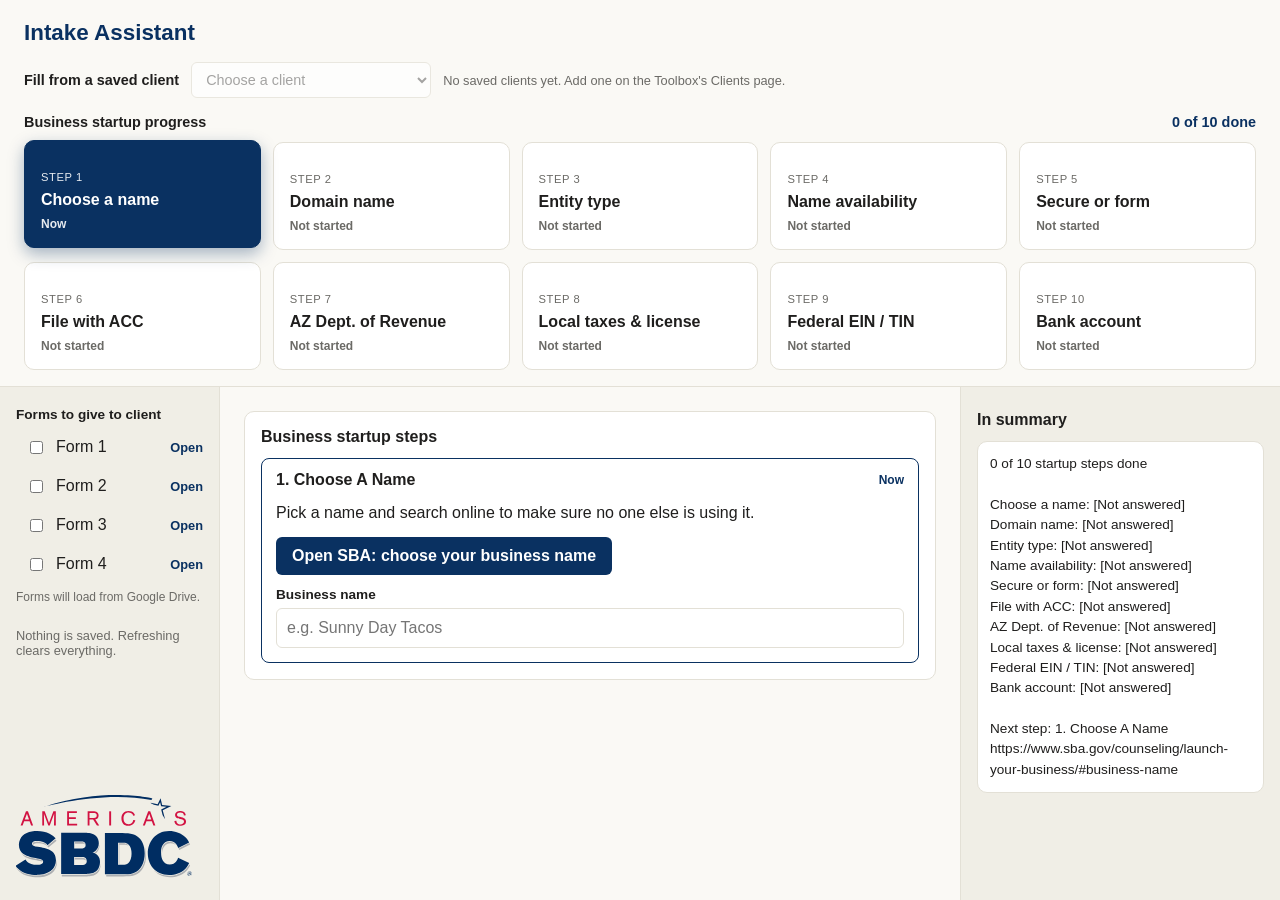
==== commit 071ec5b8: "Add step questions, client fill and status colors to Intake Assistant Each step asks a first questio" ====
--- a/pages/Intake_assistant_index.html
+++ b/pages/Intake_assistant_index.html
@@ -18,6 +18,22 @@
     <section class="actions-top" aria-labelledby="progress-title">
       <h1 class="page-title">Intake Assistant</h1>
 
+      <!-- Pick a client saved on the Toolbox's Clients page. Their answers
+           (LLC, EIN, TPT, website) tick the matching steps. JS fills the list. -->
+      <div class="client-pick">
+        <label for="client-pick">Fill from a saved client</label>
+        <select id="client-pick">
+          <option value="">Choose a client</option>
+        </select>
+        <span class="client-pick-note" id="client-pick-note"></span>
+      </div>
+
+      <!-- Blueprint for one <option> in a menu (clients, and the step
+           menus like "Entity type") -->
+      <template id="option-template">
+        <option></option>
+      </template>
+
       <!-- Title on the left, "3 of 10 done" on the right -->
       <div class="page-progress-text">
         <h2 class="page-progress-title" id="progress-title">Business startup progress</h2>
@@ -34,10 +50,14 @@
            no class = not started, active = the step open in the middle. -->
       <template id="step-card-template">
         <li>
+          <!-- The whole card is a button: clicking it opens this step
+               in the middle box -->
           <button class="card step-card" type="button">
             <span class="step-bar"></span>
             <span class="card-type step-number"></span>
             <span class="card-title step-title"></span>
+            <!-- The step's answer, e.g. "Approved · 23673486" (empty until answered) -->
+            <span class="step-value"></span>
             <span class="step-status"></span>
           </button>
         </li>
@@ -104,23 +124,45 @@
                    reach back into this page. -->
               <a class="btn step-open" href="" target="_blank" rel="noopener"></a>
 
-              <label class="checklist-item step-done">
-                <input type="checkbox">
-                <span>Mark this step done</span>
-              </label>
+              <!-- Empty spots that JS fills from the templates below:
+                   .step-question: the first question (a menu), e.g. "Filed yet?"
+                   .step-more:     the follow-up box, e.g. "Entity ID".
+                                   Only shown for some answers. -->
+              <div class="step-question"></div>
+              <div class="step-more"></div>
             </div>
           </details>
+        </template>
+
+        <!-- Blueprint for a typing field (label on top, box below).
+             JS can change type="text" to "date".
+             autocomplete="off": the browser won't suggest past entries. -->
+        <template id="text-field-template">
+          <div class="field">
+            <label></label>
+            <input type="text" autocomplete="off">
+          </div>
+        </template>
+
+        <!-- Blueprint for a menu field. JS adds one <option> per answer
+             after the empty "Choose one". -->
+        <template id="select-field-template">
+          <div class="field">
+            <label></label>
+            <select>
+              <option value="">Choose one</option>
+            </select>
+          </div>
         </template>
       </section>
     </main>
 
-    <!-- ===== RIGHT: output panel ===== -->
+    <!-- ===== RIGHT: summary panel ===== -->
     <aside class="output">
-      <h2 class="section-title">Output</h2>
+      <h2 class="section-title">In summary</h2>
 
-      <!-- Progress summary, rebuilt by JS every time a step is ticked -->
+      <!-- One line per step's field, rebuilt by JS on every change -->
       <div class="output-box">
-        <h3 class="kv-heading">Startup progress</h3>
         <pre class="output-text" id="progress-summary"></pre>
       </div>
     </aside>
--- a/css/Intake_assistant_styles.css
+++ b/css/Intake_assistant_styles.css
@@ -8,14 +8,21 @@
   --muted: #6b6a66;
   --white: #ffffff;
 
-  /* One highlight color: US flag blue. Red only for crossed-out items */
+  /* Highlight color: US flag blue, for the selected card */
   --flag-blue: #0a3161;
   --flag-blue-hover: rgba(10, 49, 97, 0.06); /* faint blue, on hover */
+  --radius: 10px;
+
+  /* Green only means "done" */
+  --done-green: #2e7d32;
+  --done-green-hover: #276b2b;   /* a little darker, on hover */
+
+  /* Red only means "answered, but not confirmed" (e.g. "Later", "Taken") */
   --flag-red: #b31942;
-  --radius: 10px;
-
-  /* Step bars on the blue (selected) card */
-  --bar-on-blue: rgba(255, 255, 255, 0.3);
+  --flag-red-hover: #9a1538;     /* a little darker, on hover */
+
+  /* Step bars on a filled (green, red or blue) card */
+  --bar-on-color: rgba(255, 255, 255, 0.3);
 }
 
 * {
@@ -51,6 +58,40 @@
   margin: 0 0 16px;
   font-size: 1.4rem;
   color: var(--flag-blue);
+}
+
+/* "Fill from a saved client": label, drop-down and note on one line
+   (they wrap onto new lines when the screen is narrow) */
+.client-pick {
+  display: flex;
+  flex-wrap: wrap;
+  align-items: center;
+  gap: 8px 12px;
+  margin-bottom: 16px;
+  font-size: 0.9rem;
+}
+
+.client-pick label {
+  font-weight: 600;
+}
+
+.client-pick select {
+  min-width: 240px;
+  padding: 8px 10px;
+  border: 1px solid var(--border);
+  border-radius: 6px;
+  background: var(--white);
+  font: inherit;
+}
+
+.client-pick select:focus {
+  outline: 2px solid var(--flag-blue);
+  border-color: transparent;
+}
+
+.client-pick-note {
+  font-size: 0.8rem;
+  color: var(--muted);
 }
 
 /* "Business startup progress" on the left, "3 of 10 done" on the right */
@@ -99,12 +140,6 @@
   cursor: pointer;
 }
 
-/* Card buttons fill their whole list item */
-.step-grid > li > .card {
-  width: 100%;
-  height: 100%;
-}
-
 /* Hover: faint see-through blue over the whole card */
 .card:hover {
   background: var(--flag-blue-hover);
@@ -125,15 +160,25 @@
   font-size: 0.7rem;
   text-transform: uppercase;
   letter-spacing: 0.05em;
-  color: var(--flag-blue);
+  color: var(--muted);
 }
 
 .card-title {
   font-weight: 600;
 }
 
+/* Step card colors:
+   white = not started or now, solid green = done, solid blue = selected.
+   Blue is ONLY for the selected card, green is ONLY for done. */
+
+/* Hover on a step card: darker gray edge (not blue) */
+.step-card:hover {
+  background: var(--card);
+  border-color: var(--muted);
+}
+
 /* Progress bar at the top of each card.
-   Gray = not started, half blue = now, solid blue = done */
+   Gray = not started, half green = now, white on a filled card */
 .step-bar {
   display: block;
   height: 6px;
@@ -142,14 +187,30 @@
 }
 
 .step-card.now .step-bar {
-  background: linear-gradient(90deg, var(--flag-blue) 50%, var(--border) 50%);
-}
-
-.step-card.done .step-bar {
-  background: var(--flag-blue);
-}
-
-/* "Not started" / "Now" / "Done" under the title */
+  background: linear-gradient(90deg, var(--done-green) 50%, var(--border) 50%);
+}
+
+/* Each card button fills its whole list item, so cards line up */
+.step-grid > li > .card {
+  width: 100%;
+  height: 100%;
+}
+
+/* The step's answer, e.g. "Approved · 23673486".
+   One line only: long answers end with "…" instead of stretching the card. */
+.step-value {
+  font-size: 0.8rem;
+  white-space: nowrap;
+  overflow: hidden;
+  text-overflow: ellipsis;
+}
+
+/* Nothing answered yet: take up no space */
+.step-value:empty {
+  display: none;
+}
+
+/* "Not started" / "Now" / "✓ Done" under the title */
 .step-status {
   margin-top: auto; /* pushes it to the bottom so all cards line up */
   font-size: 0.75rem;
@@ -157,27 +218,66 @@
   color: var(--muted);
 }
 
-.step-card.now .step-status,
-.step-card.done .step-status {
-  color: var(--flag-blue);
-}
-
-/* On the blue selected card: white text, see-through white bars */
-.card.active .card-type,
-.card.active .step-status {
+.step-card.now .step-status {
+  color: var(--text);
+}
+
+/* Done: solid green card with white text */
+.step-card.done {
+  background: var(--done-green);
+  border-color: var(--done-green);
+  color: var(--white);
+}
+
+.step-card.done:hover {
+  background: var(--done-green-hover);
+  border-color: var(--done-green-hover);
+}
+
+/* Not confirmed: solid red card with white text */
+.step-card.flagged {
+  background: var(--flag-red);
+  border-color: var(--flag-red);
+  color: var(--white);
+}
+
+.step-card.flagged:hover {
+  background: var(--flag-red-hover);
+  border-color: var(--flag-red-hover);
+}
+
+/* Selected: solid blue card with white text.
+   Comes after the green and red rules so the selected card is always blue. */
+.step-card.active,
+.step-card.active:hover {
+  background: var(--flag-blue);
+  border-color: var(--flag-blue);
+  color: var(--white);
+}
+
+/* On a filled card (green, red or blue): near-white small text */
+.step-card.done .card-type,
+.step-card.done .step-status,
+.step-card.flagged .card-type,
+.step-card.flagged .step-status,
+.step-card.active .card-type,
+.step-card.active .step-status {
   color: rgba(255, 255, 255, 0.9);
 }
 
-.card.active .step-bar {
-  background: var(--bar-on-blue);
-}
-
-.card.active.now .step-bar {
-  background: linear-gradient(90deg, var(--white) 50%, var(--bar-on-blue) 50%);
-}
-
-.card.active.done .step-bar {
+/* On a filled card: see-through white bar, solid white when done */
+.step-card.done .step-bar,
+.step-card.flagged .step-bar,
+.step-card.active .step-bar {
+  background: var(--bar-on-color);
+}
+
+.step-card.done .step-bar {
   background: var(--white);
+}
+
+.step-card.active.now .step-bar {
+  background: linear-gradient(90deg, var(--white) 50%, var(--bar-on-color) 50%);
 }
 
 /* ===== Sidebar ===== */
@@ -291,12 +391,13 @@
   white-space: nowrap;
 }
 
-/* Done steps: title faded and crossed out with a red line */
-.step-detail.done .step-summary-title {
-  color: var(--muted);
-  text-decoration: line-through;
-  text-decoration-color: var(--flag-red);
-  text-decoration-thickness: 2px;
+/* "✓ Done" in green and "! Not confirmed" in red, to match the cards */
+.step-detail.done .step-summary-status {
+  color: var(--done-green);
+}
+
+.step-detail.flagged .step-summary-status {
+  color: var(--flag-red);
 }
 
 /* Inside an open drop-down: what to do, link button, checkbox */
@@ -311,6 +412,50 @@
 .step-todo {
   margin: 0;
   line-height: 1.5;
+}
+
+/* The question and follow-up box fill the drop-down's width */
+.step-question,
+.step-more {
+  align-self: stretch;
+}
+
+/* [hidden] normally hides things, but display rules can override it.
+   This makes sure a hidden follow-up box really disappears. */
+.step-more[hidden] {
+  display: none;
+}
+
+/* Empty spots (e.g. step 1 has no question) take up no space */
+.step-question:empty {
+  display: none;
+}
+
+/* Form fields: label on top, box below */
+.field {
+  display: flex;
+  flex-direction: column;
+  gap: 6px;
+}
+
+.field label {
+  font-size: 0.85rem;
+  font-weight: 600;
+}
+
+.field input,
+.field select {
+  padding: 10px;
+  border: 1px solid var(--border);
+  border-radius: 6px;
+  background: var(--white);
+  font: inherit;
+}
+
+.field input:focus,
+.field select:focus {
+  outline: 2px solid var(--flag-blue);
+  border-color: transparent;
 }
 
 /* Plain blue button (also used for the <a> link buttons) */
@@ -388,15 +533,6 @@
   margin-bottom: 12px;
 }
 
-/* Small uppercase section label, e.g. "STARTUP PROGRESS" */
-.kv-heading {
-  margin: 0 0 8px;
-  font-size: 0.7rem;
-  font-weight: 800;
-  letter-spacing: 0.08em;
-  text-transform: uppercase;
-  color: var(--muted);
-}
 
 /* Keeps the summary's line breaks; wraps long lines */
 .output-text {
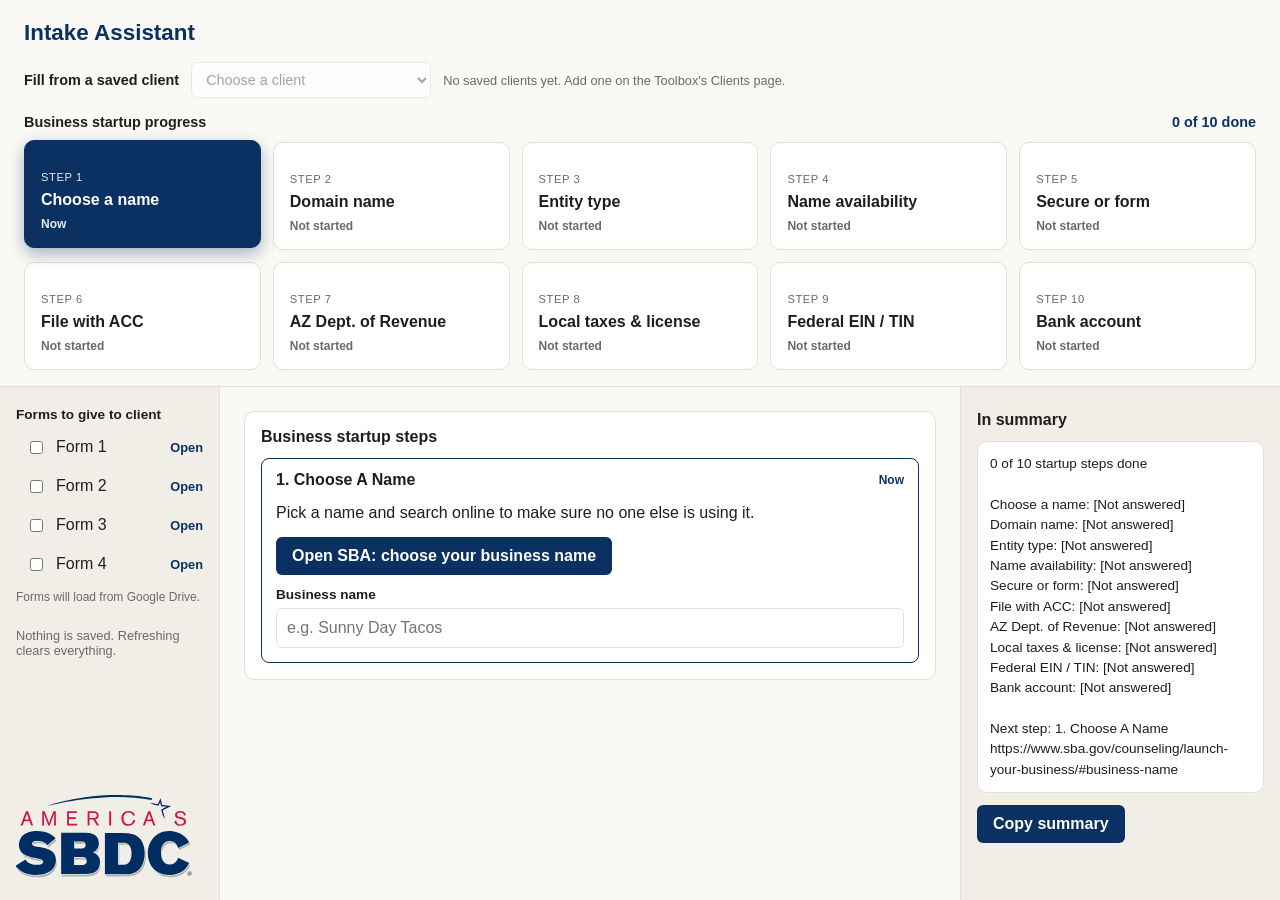
==== commit c5f98c2e: "Protect Intake Assistant work and add browser tests Warn before leaving the page or switching saved " ====
--- a/pages/Intake_assistant_index.html
+++ b/pages/Intake_assistant_index.html
@@ -165,6 +165,9 @@
       <div class="output-box">
         <pre class="output-text" id="progress-summary"></pre>
       </div>
+
+      <!-- Copies the summary text, e.g. to paste into CIC or an email -->
+      <button class="btn" type="button" id="copy-summary">Copy summary</button>
     </aside>
 
   </div>
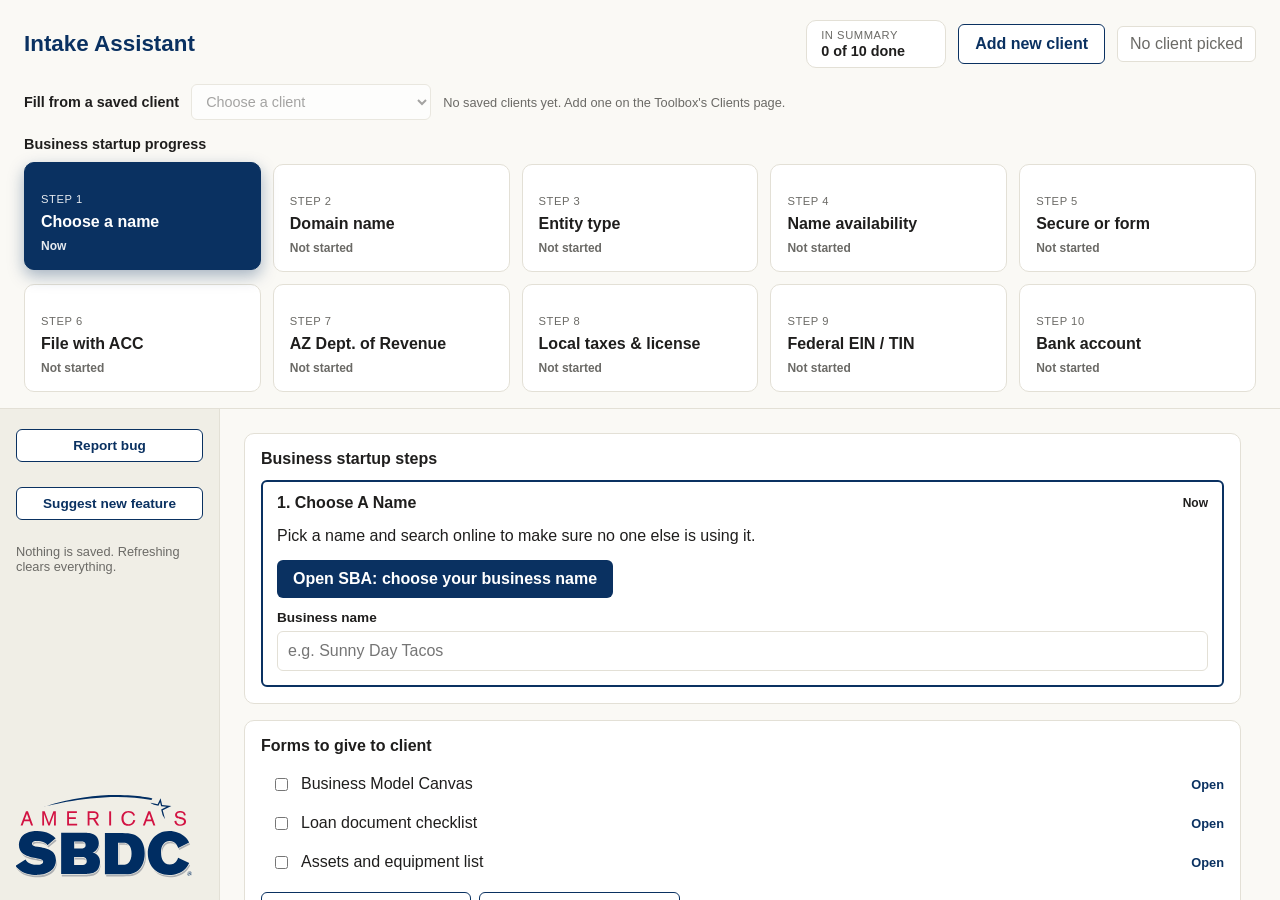
==== commit 2b72758b: "Intake Assistant: data contract, client tools, forms, feedback, layout - Data contract: steps, answe" ====
--- a/pages/Intake_assistant_index.html
+++ b/pages/Intake_assistant_index.html
@@ -5,18 +5,43 @@
   <meta name="viewport" content="width=device-width, initial-scale=1.0">
   <title>Intake Assistant</title>
   <link rel="stylesheet" href="../css/Intake_assistant_styles.css">
-  <!-- defer: download now, run after the HTML is ready -->
+  <!-- defer: download now, run after the HTML is ready, in this order.
+       Intake_assistant_fields.js: the data (steps, answers, client field
+       names, forms). Intake_assistant_app.js: the page code that uses it. -->
+  <script src="../js/Intake_assistant_fields.js" defer></script>
   <script src="../js/Intake_assistant_app.js" defer></script>
 </head>
 <body>
   <!-- The whole page is one CSS Grid:
        row 1: page title + the 10 step cards (full width)
-       row 2: sidebar | step drop-downs | output -->
+       row 2: sidebar | middle box (a step, or the summary) -->
   <div class="layout">
 
     <!-- ===== ROW 1: page title + step cards (the progress map) ===== -->
     <section class="actions-top" aria-labelledby="progress-title">
-      <h1 class="page-title">Intake Assistant</h1>
+      <!-- Title on the left; "In summary", "Add new client" and whose
+           profile this is on the right -->
+      <div class="page-head">
+        <h1 class="page-title">Intake Assistant</h1>
+
+        <div class="page-head-right">
+          <!-- "In summary" card: clicking it shows the summary in the
+               middle box instead of a step. Blue while it's showing. -->
+          <button class="card summary-card" type="button" id="summary-card" aria-pressed="false">
+            <span class="card-type">In summary</span>
+            <span class="card-title" id="summary-card-count">0 of 10 done</span>
+          </button>
+
+          <!-- Asks for a name, clears every step and starts a new client
+               (memory only, not saved). Later it could open the Toolbox's
+               Client Intake instead, so the client gets saved there. -->
+          <button class="btn btn-outline" type="button" id="add-client">Add new client</button>
+
+          <!-- The picked client's name. JS fills it. aria-live: screen
+               readers announce it when it changes. -->
+          <span class="current-client" id="current-client" aria-live="polite">No client picked</span>
+        </div>
+      </div>
 
       <!-- Pick a client saved on the Toolbox's Clients page. Their answers
            (LLC, EIN, TPT, website) tick the matching steps. JS fills the list. -->
@@ -34,10 +59,9 @@
         <option></option>
       </template>
 
-      <!-- Title on the left, "3 of 10 done" on the right -->
+      <!-- The "3 of 10 done" count is on the "In summary" card, top right -->
       <div class="page-progress-text">
         <h2 class="page-progress-title" id="progress-title">Business startup progress</h2>
-        <span class="page-progress-count" id="progress-count">0 of 10 done</span>
       </div>
 
       <!-- Empty list: Intake_assistant_app.js fills it from the `steps`
@@ -64,32 +88,13 @@
       </template>
     </section>
 
-    <!-- ===== LEFT: sidebar (client forms checklist + logo) ===== -->
+    <!-- ===== LEFT: sidebar (feedback buttons, note, logo) ===== -->
     <aside class="sidebar">
-      <!-- Forms to give to the client. Later these will come from Google Drive;
-           for now: placeholder names, and "Open" links that go nowhere. -->
-      <fieldset class="checklist-group">
-        <legend class="checklist-heading">Forms to give to client</legend>
-        <div class="checklist">
-          <div class="form-row">
-            <label class="checklist-item"><input type="checkbox"><span>Form 1</span></label>
-            <a class="form-open" href="#">Open</a>
-          </div>
-          <div class="form-row">
-            <label class="checklist-item"><input type="checkbox"><span>Form 2</span></label>
-            <a class="form-open" href="#">Open</a>
-          </div>
-          <div class="form-row">
-            <label class="checklist-item"><input type="checkbox"><span>Form 3</span></label>
-            <a class="form-open" href="#">Open</a>
-          </div>
-          <div class="form-row">
-            <label class="checklist-item"><input type="checkbox"><span>Form 4</span></label>
-            <a class="form-open" href="#">Open</a>
-          </div>
-        </div>
-        <p class="sidebar-hint">Forms will load from Google Drive.</p>
-      </fieldset>
+      <!-- Both open the same feedback box; data-kind says which kind -->
+      <div class="sidebar-actions">
+        <button class="btn btn-outline" type="button" data-kind="bug">Report bug</button>
+        <button class="btn btn-outline" type="button" data-kind="feature">Suggest new feature</button>
+      </div>
 
       <p class="sidebar-note">Nothing is saved. Refreshing clears everything.</p>
 
@@ -97,9 +102,10 @@
       <img class="sidebar-logo" src="../assets/img/Intake_assistant_sbdc-logo.svg" alt="America's SBDC">
     </aside>
 
-    <!-- ===== CENTER: the big box with one drop-down per step ===== -->
+    <!-- ===== CENTER: the big box. Shows either the selected step or the
+         summary (when the "In summary" card is picked). ===== -->
     <main class="main">
-      <section class="form-panel" aria-labelledby="steps-title">
+      <section class="form-panel" id="steps-panel" aria-labelledby="steps-title">
         <h2 class="section-title" id="steps-title">Business startup steps</h2>
 
         <!-- Empty: JS adds one drop-down per step from the template below -->
@@ -118,6 +124,10 @@
 
             <div class="step-body">
               <p class="step-todo"></p>
+
+              <!-- Steps 7-10 only: shown while the ACC filing (step 6)
+                   isn't approved yet. JS shows or hides it. -->
+              <p class="step-note" hidden></p>
 
               <!-- Opens the official site in a new tab so nothing typed
                    on this page is lost. noopener: the new tab can't
@@ -155,21 +165,153 @@
           </div>
         </template>
       </section>
+
+      <!-- The summary, shown here when the "In summary" card is picked.
+           One line per step, rebuilt by JS on every change. -->
+      <section class="form-panel" id="summary-panel" aria-labelledby="summary-title" hidden>
+        <h2 class="section-title" id="summary-title">In summary</h2>
+
+        <div class="output-box">
+          <pre class="output-text" id="progress-summary"></pre>
+        </div>
+
+        <!-- Copies the summary text, e.g. to paste into CIC or an email -->
+        <button class="btn" type="button" id="copy-summary">Copy summary</button>
+      </section>
+
+      <!-- Forms to give to the client: its own box below the steps.
+           Starts with FORMS from Intake_assistant_fields.js (blank forms).
+           Files and Google Drive links can be added; ticked forms are
+           listed in the summary. -->
+      <section class="form-panel forms-panel" aria-labelledby="forms-title">
+        <h2 class="section-title" id="forms-title">Forms to give to client</h2>
+
+        <!-- Empty: JS adds one row per form from the template below -->
+        <div class="checklist" id="form-list"></div>
+
+        <!-- Blueprint for one form: checkbox + name (+ where it came from)
+             on the left, "Open" on the right. Opens in a new tab so nothing
+             on this page is lost. -->
+        <template id="form-row-template">
+          <div class="form-row">
+            <label class="checklist-item">
+              <input type="checkbox">
+              <span class="form-name"></span>
+              <span class="form-source"></span>
+            </label>
+            <a class="form-open" href="" target="_blank" rel="noopener">Open</a>
+            <!-- Only on forms added on the page (JS hides it on the site's own) -->
+            <button class="form-remove" type="button">Remove</button>
+          </div>
+        </template>
+
+        <div class="form-add">
+          <!-- The real file picker is hidden; this button opens it -->
+          <button class="btn btn-outline" type="button" id="add-form-file">Add file from computer</button>
+          <input type="file" id="form-file" multiple hidden>
+
+          <button class="btn btn-outline" type="button" id="add-drive-link">Add Google Drive link</button>
+        </div>
+
+        <p class="forms-hint">
+          Files from your computer stay in this tab only (nothing is uploaded).
+          Drive links open Google Drive, where you sign in yourself.
+          Blank forms only, never a client's files.
+        </p>
+      </section>
     </main>
-
-    <!-- ===== RIGHT: summary panel ===== -->
-    <aside class="output">
-      <h2 class="section-title">In summary</h2>
-
-      <!-- One line per step's field, rebuilt by JS on every change -->
-      <div class="output-box">
-        <pre class="output-text" id="progress-summary"></pre>
-      </div>
-
-      <!-- Copies the summary text, e.g. to paste into CIC or an email -->
-      <button class="btn" type="button" id="copy-summary">Copy summary</button>
-    </aside>
-
   </div>
+
+  <!-- "Add new client" box. A <dialog> opened with showModal() sits on
+       top of the page: the page behind is grayed out and can't be
+       clicked, and Esc closes it.
+       method="dialog": submitting the form closes the dialog instead of
+       reloading the page. The button that was used becomes the dialog's
+       returnValue ("add"), so the JS knows it wasn't cancelled. -->
+  <dialog class="dialog" id="new-client-dialog" aria-labelledby="new-client-title">
+    <form method="dialog">
+      <h2 class="section-title" id="new-client-title">Add new client</h2>
+
+      <!-- Only shown when something is already filled in (JS decides) -->
+      <p class="dialog-warning" id="new-client-warning">
+        This clears what you've entered for every step.
+      </p>
+
+      <div class="field">
+        <label for="new-client-name">Client name</label>
+        <!-- required: the Add button won't work while it's empty -->
+        <input type="text" id="new-client-name" placeholder="e.g. Ana Ruiz" autocomplete="off" required>
+      </div>
+
+      <p class="dialog-note">Not saved anywhere. Refreshing the page clears it.</p>
+
+      <div class="dialog-buttons">
+        <button class="btn btn-outline" type="button" id="new-client-cancel">Cancel</button>
+        <!-- type="submit" (the one exception to type="button"): it sends
+             the form, so pressing Enter in the name box also adds -->
+        <button class="btn" type="submit" value="add">Add</button>
+      </div>
+    </form>
+  </dialog>
+
+  <!-- "Add Google Drive link" box. Same kind of <dialog> as above.
+       pattern: the link must start with https://drive.google.com/ or
+       https://docs.google.com/, or "Add" won't work. -->
+  <dialog class="dialog" id="drive-dialog" aria-labelledby="drive-title">
+    <form method="dialog">
+      <h2 class="section-title" id="drive-title">Add Google Drive link</h2>
+
+      <div class="field">
+        <label for="drive-name">Form name</label>
+        <input type="text" id="drive-name" placeholder="e.g. Startup worksheet" autocomplete="off" required>
+      </div>
+
+      <div class="field dialog-field">
+        <label for="drive-link">Google Drive link</label>
+        <input type="url" id="drive-link" placeholder="https://drive.google.com/..." autocomplete="off" required
+               pattern="https://(drive|docs)\.google\.com/.*"
+               title="A link that starts with https://drive.google.com/ or https://docs.google.com/">
+      </div>
+
+      <p class="dialog-note">Opening it takes you to Google Drive, where you sign in yourself. Blank forms only.</p>
+
+      <div class="dialog-buttons">
+        <button class="btn btn-outline" type="button" id="drive-cancel">Cancel</button>
+        <button class="btn" type="submit" value="add">Add</button>
+      </div>
+    </form>
+  </dialog>
+
+  <!-- "Report bug" / "Suggest new feature" box. One <dialog> for both:
+       JS changes the title and wording for the kind that was clicked.
+       Sending: Copy always works; "Email it" and "Open GitHub issue" only
+       show when FEEDBACK in Intake_assistant_fields.js has an address. -->
+  <dialog class="dialog" id="feedback-dialog" aria-labelledby="feedback-title">
+    <form method="dialog">
+      <h2 class="section-title" id="feedback-title">Report a bug</h2>
+
+      <p class="dialog-warning">Don't include client names or details.</p>
+
+      <div class="field">
+        <label for="feedback-summary">Short summary</label>
+        <input type="text" id="feedback-summary" autocomplete="off" required>
+      </div>
+
+      <div class="field dialog-field">
+        <label for="feedback-details" id="feedback-details-label">What happened, and what did you expect?</label>
+        <textarea id="feedback-details" rows="5"></textarea>
+      </div>
+
+      <!-- "Copied!" and similar messages -->
+      <p class="dialog-note" id="feedback-status" aria-live="polite"></p>
+
+      <div class="dialog-buttons">
+        <button class="btn btn-outline" type="button" id="feedback-cancel">Close</button>
+        <button class="btn btn-outline" type="button" id="feedback-copy">Copy</button>
+        <a class="btn btn-outline" id="feedback-email" href="" hidden>Email it</a>
+        <a class="btn" id="feedback-github" href="" target="_blank" rel="noopener" hidden>Open GitHub issue</a>
+      </div>
+    </form>
+  </dialog>
 </body>
 </html>
--- a/css/Intake_assistant_styles.css
+++ b/css/Intake_assistant_styles.css
@@ -1,30 +1,48 @@
-/* ===== Colors and basics ===== */
+/* Intake Assistant styles
+   Order: 1. colors and sizes   2. basics   3. page layout
+          4. shared pieces (card, button, field, checkbox)
+          5. each area, top to bottom   6. tablet and phone sizes
+
+   Color rules:
+   - Blue means SELECTED, and nothing else changes to blue on hover or
+     for status. (Buttons, links and the page title are the brand blue.)
+   - Green means DONE.
+   - Red means ANSWERED, BUT NOT CONFIRMED (e.g. "Later", "Taken"). */
+
+
+/* ===== 1. Colors and sizes ===== */
 :root {
   --bg: #faf9f5;          /* warm off-white page */
-  --panel: #f0eee6;       /* sidebar / output background */
+  --panel: #f0eee6;       /* sidebar and summary background */
   --card: var(--white);
   --border: #e3e0d6;
   --text: #1f1e1d;
   --muted: #6b6a66;
   --white: #ffffff;
-
-  /* Highlight color: US flag blue, for the selected card */
+  --hover: rgba(0, 0, 0, 0.04); /* faint gray behind things on hover */
+
+  /* Blue: selected (and the brand color for buttons and links) */
   --flag-blue: #0a3161;
-  --flag-blue-hover: rgba(10, 49, 97, 0.06); /* faint blue, on hover */
-  --radius: 10px;
-
-  /* Green only means "done" */
+
+  /* Green: done */
   --done-green: #2e7d32;
   --done-green-hover: #276b2b;   /* a little darker, on hover */
 
-  /* Red only means "answered, but not confirmed" (e.g. "Later", "Taken") */
+  /* Red: answered, but not confirmed */
   --flag-red: #b31942;
   --flag-red-hover: #9a1538;     /* a little darker, on hover */
 
-  /* Step bars on a filled (green, red or blue) card */
-  --bar-on-color: rgba(255, 255, 255, 0.3);
-}
-
+  /* On a filled (green, red or blue) card */
+  --text-on-color: rgba(255, 255, 255, 0.9); /* small near-white text */
+  --bar-on-color: rgba(255, 255, 255, 0.3);  /* see-through white bar */
+
+  /* Rounded corners */
+  --radius: 10px;        /* cards and big boxes */
+  --radius-small: 6px;   /* buttons, inputs, small boxes */
+}
+
+
+/* ===== 2. Basics ===== */
 * {
   box-sizing: border-box;
 }
@@ -36,95 +54,55 @@
   color: var(--text);
 }
 
-/* ===== Main page grid (desktop: 3 columns) ===== */
+/* The hidden attribute should always hide, even when a rule below
+   gives the element a display (flex, grid…). One rule for all of them. */
+[hidden] {
+  display: none !important;
+}
+
+.section-title {
+  font-size: 1rem;
+  margin: 0 0 12px;
+}
+
+
+/* ===== 3. Page layout ===== */
+
+/* Desktop: 2 columns (sidebar + middle box).
+   Row 1: title and step cards across the top. Row 2: everything else. */
 .layout {
   display: grid;
-  grid-template-columns: 220px 1fr 320px;
-  /* row 1: title + step cards, row 2: everything else */
+  grid-template-columns: 220px 1fr;
   grid-template-rows: auto 1fr;
   min-height: 100vh;
 }
 
-/* ===== Title + step cards across the top ===== */
+/* Top section: full width, from the first column line to the last */
 .actions-top {
-  grid-column: 1 / -1; /* full width: from the first column line to the last */
+  grid-column: 1 / -1;
   padding: 20px 24px 16px;
   background: var(--bg);
   border-bottom: 1px solid var(--border);
 }
 
-/* Main page heading */
-.page-title {
-  margin: 0 0 16px;
-  font-size: 1.4rem;
-  color: var(--flag-blue);
-}
-
-/* "Fill from a saved client": label, drop-down and note on one line
-   (they wrap onto new lines when the screen is narrow) */
-.client-pick {
-  display: flex;
-  flex-wrap: wrap;
-  align-items: center;
-  gap: 8px 12px;
-  margin-bottom: 16px;
-  font-size: 0.9rem;
-}
-
-.client-pick label {
-  font-weight: 600;
-}
-
-.client-pick select {
-  min-width: 240px;
-  padding: 8px 10px;
-  border: 1px solid var(--border);
-  border-radius: 6px;
-  background: var(--white);
-  font: inherit;
-}
-
-.client-pick select:focus {
-  outline: 2px solid var(--flag-blue);
-  border-color: transparent;
-}
-
-.client-pick-note {
-  font-size: 0.8rem;
-  color: var(--muted);
-}
-
-/* "Business startup progress" on the left, "3 of 10 done" on the right */
-.page-progress-text {
-  display: flex;
-  justify-content: space-between;
-  gap: 12px;
-  margin-bottom: 12px;
-  font-size: 0.9rem;
-}
-
-.page-progress-title {
-  margin: 0;
-  font-size: inherit; /* it's an <h2>, but should stay small */
-  font-weight: 700;
-}
-
-.page-progress-count {
-  font-weight: 600;
-  color: var(--flag-blue);
-}
-
-/* ===== Step cards: 2 rows of 5 ===== */
-.step-grid {
-  list-style: none; /* it's an <ol>: the numbers are already on the cards */
-  padding: 0;
-  margin: 0;
-  display: grid;
-  grid-template-columns: repeat(5, 1fr);
-  gap: 12px;
-}
-
-/* Shared card look (white box, rounded corners) */
+/* Left column. Flex column so the logo can be pushed to the bottom. */
+.sidebar {
+  display: flex;
+  flex-direction: column;
+  background: var(--panel);
+  border-right: 1px solid var(--border);
+  padding: 20px 16px;
+}
+
+/* Middle column */
+.main {
+  padding: 24px;
+}
+
+
+/* ===== 4. Shared pieces ===== */
+
+/* ----- Card (step cards and the "In summary" card) ----- */
 .card {
   display: flex;
   flex-direction: column;
@@ -140,22 +118,22 @@
   cursor: pointer;
 }
 
-/* Hover: faint see-through blue over the whole card */
+/* Hover: darker gray edge (not blue: blue is only for selected) */
 .card:hover {
-  background: var(--flag-blue-hover);
-  border-color: var(--flag-blue);
-}
-
-/* Selected card (open in the middle box): solid blue, white text */
-.card.active {
+  border-color: var(--muted);
+}
+
+/* Selected: solid blue, white text, lifted with a shadow */
+.card.active,
+.card.active:hover {
   background: var(--flag-blue);
   border-color: var(--flag-blue);
   color: var(--white);
   transform: translateY(-2px);
-  box-shadow: 0 6px 16px rgba(10, 49, 97, 0.35);
-}
-
-/* Small uppercase "STEP 4" line */
+  box-shadow: 0 6px 16px rgba(10, 49, 97, 0.35); /* flag blue, see-through */
+}
+
+/* Small uppercase label, e.g. "STEP 4" or "IN SUMMARY" */
 .card-type {
   font-size: 0.7rem;
   text-transform: uppercase;
@@ -163,18 +141,219 @@
   color: var(--muted);
 }
 
+.card.active .card-type {
+  color: var(--text-on-color);
+}
+
 .card-title {
   font-weight: 600;
 }
 
-/* Step card colors:
-   white = not started or now, solid green = done, solid blue = selected.
-   Blue is ONLY for the selected card, green is ONLY for done. */
-
-/* Hover on a step card: darker gray edge (not blue) */
-.step-card:hover {
-  background: var(--card);
-  border-color: var(--muted);
+/* ----- Buttons ----- */
+
+/* Solid blue button (also used for <a> links that look like buttons) */
+.btn {
+  display: inline-block;
+  padding: 10px 16px;
+  border: none;
+  border-radius: var(--radius-small);
+  background: var(--flag-blue);
+  color: var(--white);
+  font: inherit;
+  font-weight: 600;
+  text-decoration: none;
+  cursor: pointer;
+}
+
+.btn:hover {
+  opacity: 0.9;
+}
+
+/* Outline button: white with a blue edge, so it doesn't compete with
+   the solid blue buttons. Comes after .btn so it wins. */
+.btn-outline {
+  background: var(--white);
+  color: var(--flag-blue);
+  border: 1px solid var(--flag-blue);
+}
+
+.btn-outline:hover {
+  background: var(--hover);
+  opacity: 1;
+}
+
+/* ----- Form fields: label on top, box below ----- */
+.field {
+  display: flex;
+  flex-direction: column;
+  gap: 6px;
+}
+
+.field label {
+  font-size: 0.85rem;
+  font-weight: 600;
+}
+
+.field input,
+.field select {
+  padding: 10px;
+  border: 1px solid var(--border);
+  border-radius: var(--radius-small);
+  background: var(--white);
+  font: inherit;
+}
+
+/* Focus ring: shows which box the keyboard is in */
+.field input:focus,
+.field select:focus {
+  outline: 2px solid var(--flag-blue);
+  border-color: transparent;
+}
+
+/* ----- Checkboxes (the forms list) ----- */
+
+.checklist {
+  display: flex;
+  flex-direction: column;
+  gap: 4px;
+}
+
+/* One clickable row: checkbox + text */
+.checklist-item {
+  display: flex;
+  align-items: flex-start;
+  gap: 10px;
+  padding: 8px 10px;
+  border-radius: var(--radius-small);
+  cursor: pointer;
+}
+
+.checklist-item:hover {
+  background: var(--hover);
+}
+
+.checklist-item input {
+  margin-top: 3px;
+  accent-color: var(--flag-blue); /* blue checkmarks */
+}
+
+
+/* ===== 5a. Top: title, summary card, button, client name ===== */
+
+/* Title on the left, the rest on the right.
+   flex-wrap: on narrow screens the right side drops below the title. */
+.page-head {
+  display: flex;
+  flex-wrap: wrap;
+  justify-content: space-between;
+  align-items: center;
+  gap: 12px;
+  margin-bottom: 16px;
+}
+
+.page-title {
+  margin: 0;
+  font-size: 1.4rem;
+  color: var(--flag-blue);
+}
+
+.page-head-right {
+  display: flex;
+  align-items: center;
+  gap: 12px;
+}
+
+/* "In summary" card: a small version of a step card */
+.summary-card {
+  min-width: 140px;
+  padding: 8px 14px;
+  gap: 2px;
+}
+
+.summary-card .card-title {
+  font-size: 0.9rem;
+}
+
+/* Whose profile this is (the client's name) */
+.current-client {
+  padding: 8px 12px;
+  border: 1px solid var(--border);
+  border-radius: var(--radius-small);
+  background: var(--white);
+  font-weight: 600;
+}
+
+/* No client picked yet: gray, not bold */
+.current-client.empty {
+  color: var(--muted);
+  font-weight: 400;
+}
+
+
+/* ===== 5b. "Fill from a saved client" row ===== */
+
+/* Label, menu and note on one line (they wrap on narrow screens) */
+.client-pick {
+  display: flex;
+  flex-wrap: wrap;
+  align-items: center;
+  gap: 8px 12px;
+  margin-bottom: 16px;
+  font-size: 0.9rem;
+}
+
+.client-pick label {
+  font-weight: 600;
+}
+
+.client-pick select {
+  min-width: 240px;
+  padding: 8px 10px;
+  border: 1px solid var(--border);
+  border-radius: var(--radius-small);
+  background: var(--white);
+  font: inherit;
+}
+
+.client-pick select:focus {
+  outline: 2px solid var(--flag-blue);
+  border-color: transparent;
+}
+
+.client-pick-note {
+  font-size: 0.8rem;
+  color: var(--muted);
+}
+
+
+/* ===== 5c. Step cards (the progress map) ===== */
+
+/* "Business startup progress" heading */
+.page-progress-text {
+  margin-bottom: 12px;
+  font-size: 0.9rem;
+}
+
+.page-progress-title {
+  margin: 0;
+  font-size: inherit; /* it's an <h2>, but should stay small */
+  font-weight: 700;
+}
+
+/* 2 rows of 5 */
+.step-grid {
+  list-style: none; /* it's an <ol>: the numbers are already on the cards */
+  padding: 0;
+  margin: 0;
+  display: grid;
+  grid-template-columns: repeat(5, 1fr);
+  gap: 12px;
+}
+
+/* Each card button fills its whole list item, so cards line up */
+.step-grid > li > .card {
+  width: 100%;
+  height: 100%;
 }
 
 /* Progress bar at the top of each card.
@@ -190,12 +369,6 @@
   background: linear-gradient(90deg, var(--done-green) 50%, var(--border) 50%);
 }
 
-/* Each card button fills its whole list item, so cards line up */
-.step-grid > li > .card {
-  width: 100%;
-  height: 100%;
-}
-
 /* The step's answer, e.g. "Approved · 23673486".
    One line only: long answers end with "…" instead of stretching the card. */
 .step-value {
@@ -210,7 +383,7 @@
   display: none;
 }
 
-/* "Not started" / "Now" / "✓ Done" under the title */
+/* "Not started" / "Now" / "✓ Done" / "! Not confirmed" under the title */
 .step-status {
   margin-top: auto; /* pushes it to the bottom so all cards line up */
   font-size: 0.75rem;
@@ -222,11 +395,16 @@
   color: var(--text);
 }
 
-/* Done: solid green card with white text */
+/* Done: solid green card with white text, pressed in.
+   An inset shadow (dark along the inside top edge) makes the card look
+   sunk into the page; nudging it down 1px adds to the effect.
+   The selected card does the opposite: it lifts up. */
 .step-card.done {
   background: var(--done-green);
   border-color: var(--done-green);
   color: var(--white);
+  box-shadow: inset 0 3px 10px rgba(0, 0, 0, 0.35);
+  transform: translateY(1px);
 }
 
 .step-card.done:hover {
@@ -246,13 +424,15 @@
   border-color: var(--flag-red-hover);
 }
 
-/* Selected: solid blue card with white text.
-   Comes after the green and red rules so the selected card is always blue. */
+/* Selected beats done and not confirmed: always solid blue.
+   (Same as .card.active; repeated here so it comes after the green
+   and red rules, which would otherwise win.) */
 .step-card.active,
 .step-card.active:hover {
   background: var(--flag-blue);
   border-color: var(--flag-blue);
-  color: var(--white);
+  transform: translateY(-2px);                    /* lifts, even if done */
+  box-shadow: 0 6px 16px rgba(10, 49, 97, 0.35);  /* instead of sinking */
 }
 
 /* On a filled card (green, red or blue): near-white small text */
@@ -260,9 +440,8 @@
 .step-card.done .step-status,
 .step-card.flagged .card-type,
 .step-card.flagged .step-status,
-.step-card.active .card-type,
 .step-card.active .step-status {
-  color: rgba(255, 255, 255, 0.9);
+  color: var(--text-on-color);
 }
 
 /* On a filled card: see-through white bar, solid white when done */
@@ -280,14 +459,20 @@
   background: linear-gradient(90deg, var(--white) 50%, var(--bar-on-color) 50%);
 }
 
-/* ===== Sidebar ===== */
-/* Flex column so the logo can be pushed to the bottom */
-.sidebar {
+
+/* ===== 5d. Sidebar: feedback buttons, note and logo ===== */
+
+/* "Report bug" and "Suggest new feature", stacked, full width */
+.sidebar-actions {
   display: flex;
   flex-direction: column;
-  background: var(--panel);
-  border-right: 1px solid var(--border);
-  padding: 20px 16px;
+  gap: 25px;
+}
+
+.sidebar-actions .btn {
+  width: 100%;
+  padding: 8px 12px;
+  font-size: 0.85rem;
 }
 
 /* margin-top: auto takes up all leftover space above the logo,
@@ -300,51 +485,16 @@
   height: auto;
 }
 
-/* Form name (checkbox) on the left, "Open" link on the right */
-.form-row {
-  display: flex;
-  align-items: center;
-  justify-content: space-between;
-  gap: 8px;
-}
-
-.form-row .checklist-item {
-  flex: 1; /* checkbox row takes the leftover space */
-}
-
-.form-open {
-  font-size: 0.8rem;
-  font-weight: 600;
-  color: var(--flag-blue);
-  text-decoration: none;
-}
-
-.form-open:hover {
-  text-decoration: underline;
-}
-
-.sidebar-hint {
-  margin: 8px 0 0;
-  font-size: 0.75rem;
-  color: var(--muted);
-}
-
 .sidebar-note {
   margin-top: 24px;
   font-size: 0.8rem;
   color: var(--muted);
 }
 
-/* ===== Center column: the big box ===== */
-.main {
-  padding: 24px;
-}
-
-.section-title {
-  font-size: 1rem;
-  margin: 0 0 12px;
-}
-
+
+/* ===== 5e. Middle box: the selected step ===== */
+
+/* The big white box (holds the step, or the summary) */
 .form-panel {
   background: var(--card);
   border: 1px solid var(--border);
@@ -352,20 +502,20 @@
   padding: 16px;
 }
 
-/* ----- Step drop-downs ----- */
 .step-list {
   display: flex;
   flex-direction: column;
   gap: 8px;
 }
 
+/* The step's drop-down */
 .step-detail {
-  border: 1px solid var(--border);
-  border-radius: 8px;
+  border: 2px solid var(--border); /* thickness, style, color */
+  border-radius: var(--radius-small);
   background: var(--white);
 }
 
-/* The open drop-down gets a blue edge, like the selected card */
+/* Open (it's the selected step): blue edge, like the selected card */
 .step-detail[open] {
   border-color: var(--flag-blue);
 }
@@ -382,16 +532,16 @@
 }
 
 .step-summary:hover {
-  background: var(--flag-blue-hover);
-}
-
+  background: var(--hover);
+}
+
+/* "Now" in dark text, "✓ Done" in green, "! Not confirmed" in red */
 .step-summary-status {
   font-size: 0.75rem;
-  color: var(--flag-blue);
+  color: var(--text);
   white-space: nowrap;
 }
 
-/* "✓ Done" in green and "! Not confirmed" in red, to match the cards */
 .step-detail.done .step-summary-status {
   color: var(--done-green);
 }
@@ -400,7 +550,7 @@
   color: var(--flag-red);
 }
 
-/* Inside an open drop-down: what to do, link button, checkbox */
+/* Inside the drop-down: what to do, note, link button, question, box */
 .step-body {
   display: flex;
   flex-direction: column;
@@ -414,125 +564,38 @@
   line-height: 1.5;
 }
 
+/* "This step can wait…" note: soft gray box, so it reads as a tip,
+   not a warning (red and green already mean something on this page) */
+.step-note {
+  margin: 0;
+  padding: 8px 12px;
+  border-radius: var(--radius-small);
+  background: var(--panel);
+  font-size: 0.85rem;
+  color: var(--muted);
+}
+
 /* The question and follow-up box fill the drop-down's width */
 .step-question,
 .step-more {
   align-self: stretch;
 }
 
-/* [hidden] normally hides things, but display rules can override it.
-   This makes sure a hidden follow-up box really disappears. */
-.step-more[hidden] {
-  display: none;
-}
-
-/* Empty spots (e.g. step 1 has no question) take up no space */
+/* Empty spot (e.g. step 1 has no question): take up no space */
 .step-question:empty {
   display: none;
 }
 
-/* Form fields: label on top, box below */
-.field {
-  display: flex;
-  flex-direction: column;
-  gap: 6px;
-}
-
-.field label {
-  font-size: 0.85rem;
-  font-weight: 600;
-}
-
-.field input,
-.field select {
-  padding: 10px;
-  border: 1px solid var(--border);
-  border-radius: 6px;
-  background: var(--white);
-  font: inherit;
-}
-
-.field input:focus,
-.field select:focus {
-  outline: 2px solid var(--flag-blue);
-  border-color: transparent;
-}
-
-/* Plain blue button (also used for the <a> link buttons) */
-.btn {
-  display: inline-block;
-  padding: 10px 16px;
-  border: none;
-  border-radius: 6px;
-  background: var(--flag-blue);
-  color: var(--white);
-  font: inherit;
-  font-weight: 600;
-  text-decoration: none;
-  cursor: pointer;
-}
-
-.btn:hover {
-  opacity: 0.9;
-}
-
-/* ----- Checkboxes ----- */
-
-/* fieldset groups checkboxes; remove its default border and spacing */
-.checklist-group {
-  border: none;
-  padding: 0;
-  margin: 0;
-  min-width: 0; /* lets it shrink inside narrow columns */
-}
-
-.checklist-heading {
-  padding: 0;
-  margin: 0 0 8px;
-  font-size: 0.85rem;
-  font-weight: 600;
-}
-
-.checklist {
-  display: flex;
-  flex-direction: column;
-  gap: 4px;
-}
-
-/* One clickable row: checkbox + text */
-.checklist-item {
-  display: flex;
-  align-items: flex-start;
-  gap: 10px;
-  padding: 8px 10px;
-  border-radius: 6px;
-  cursor: pointer;
-}
-
-.checklist-item:hover {
-  background: var(--flag-blue-hover);
-}
-
-.checklist-item input {
-  margin-top: 3px;
-  accent-color: var(--flag-blue); /* blue checkmarks */
-}
-
-/* ===== Output panel ===== */
-.output {
+
+/* ===== 5f. Middle box: the summary ===== */
+
+.output-box {
   background: var(--panel);
-  border-left: 1px solid var(--border);
-  padding: 24px 16px;
-}
-
-.output-box {
-  background: var(--card);
   border: 1px solid var(--border);
   border-radius: var(--radius);
   padding: 12px;
   margin-bottom: 12px;
 }
-
 
 /* Keeps the summary's line breaks; wraps long lines */
 .output-text {
@@ -544,10 +607,170 @@
   word-wrap: break-word;
 }
 
-/* ===== Tablet: hide sidebar, 2 columns ===== */
+
+/* ===== 5g. Forms to give to the client (box below the steps) ===== */
+
+/* Space between the steps (or summary) box and this box */
+.forms-panel {
+  margin-top: 16px;
+}
+
+/* Form name (checkbox) on the left, "Open" link on the right */
+.form-row {
+  display: flex;
+  align-items: center;
+  justify-content: space-between;
+  gap: 8px;
+}
+
+.form-row .checklist-item {
+  flex: 1; /* checkbox row takes the leftover space */
+}
+
+.form-open {
+  font-size: 0.8rem;
+  font-weight: 600;
+  color: var(--flag-blue);
+  text-decoration: none;
+}
+
+.form-open:hover {
+  text-decoration: underline;
+}
+
+/* "Remove" on added forms: a quiet text button, not a big one */
+.form-remove {
+  padding: 0;
+  border: none;
+  background: none;
+  font: inherit;
+  font-size: 0.8rem;
+  color: var(--muted);
+  cursor: pointer;
+}
+
+.form-remove:hover {
+  color: var(--text);
+  text-decoration: underline;
+}
+
+/* Small gray note under the buttons */
+.forms-hint {
+  margin: 8px 0 0;
+  font-size: 0.75rem;
+  color: var(--muted);
+}
+
+
+/* "your file" / "Google Drive" after an added form's name */
+.form-source {
+  font-size: 0.75rem;
+  color: var(--muted);
+}
+
+/* "Add file from computer" and "Add Google Drive link" side by side
+   (they wrap on narrow screens) */
+.form-add {
+  display: flex;
+  flex-wrap: wrap;
+  gap: 8px;
+  margin-top: 12px;
+}
+
+
+/* ===== 5h. Dialogs ("Add new client", "Add Google Drive link") ===== */
+
+/* The box in the middle of the screen */
+.dialog {
+  width: min(400px, 90vw); /* 400px, or 90% of a narrow screen */
+  padding: 20px;
+  border: none;
+  border-radius: var(--radius);
+  background: var(--card);
+  color: var(--text);
+  box-shadow: 0 10px 30px rgba(0, 0, 0, 0.2);
+}
+
+/* The grayed-out page behind it */
+.dialog::backdrop {
+  background: rgba(0, 0, 0, 0.35);
+}
+
+/* Space between two fields in a dialog */
+.dialog-field {
+  margin-top: 12px;
+}
+
+/* Big typing box in a dialog: full width, can be dragged taller */
+.field textarea {
+  padding: 10px;
+  border: 1px solid var(--border);
+  border-radius: var(--radius-small);
+  font: inherit;
+  resize: vertical;
+}
+
+.field textarea:focus {
+  outline: 2px solid var(--flag-blue);
+  border-color: transparent;
+}
+
+/* "This clears what you've entered…": same soft box as the step notes */
+.dialog-warning {
+  margin: 0 0 14px;
+  padding: 8px 12px;
+  border-radius: var(--radius-small);
+  background: var(--panel);
+  font-size: 0.85rem;
+}
+
+.dialog-note {
+  margin: 8px 0 0;
+  font-size: 0.8rem;
+  color: var(--muted);
+}
+
+/* Cancel and Add on the right */
+.dialog-buttons {
+  display: flex;
+  justify-content: flex-end;
+  gap: 8px;
+  margin-top: 16px;
+}
+
+
+/* ===== 6. Screen sizes ===== */
+
+/* Desktop: app-style layout. The page is exactly the window's height and
+   never scrolls as a whole, so clicking between steps can't make it jump.
+   The top (title + step cards) stays put; the middle column and sidebar
+   scroll on their own when their content doesn't fit.
+   Tablets and phones (below) keep normal page scrolling: not enough room. */
+@media (min-width: 1025px) {
+  .layout {
+    height: 100vh;   /* older browsers */
+    height: 100dvh;  /* the window's height, even if browser bars change it */
+  }
+
+  /* min-height: 0 lets a grid row shrink to fit and scroll, instead of
+     growing to fit its content (which would push the page taller) */
+  .main,
+  .sidebar {
+    min-height: 0;
+    overflow-y: auto;
+  }
+
+  /* Always keep room for the middle column's scrollbar, so the content
+     doesn't shift sideways when the scrollbar appears or disappears */
+  .main {
+    scrollbar-gutter: stable;
+  }
+}
+
+/* Tablet: hide the sidebar, middle box takes the full width */
 @media (max-width: 1024px) {
   .layout {
-    grid-template-columns: 1fr 320px;
+    grid-template-columns: 1fr;
   }
 
   .sidebar {
@@ -555,12 +778,8 @@
   }
 }
 
-/* ===== Mobile: 1 column, output below ===== */
+/* Phone: less padding, cards in 5 rows of 2 */
 @media (max-width: 700px) {
-  .layout {
-    grid-template-columns: 1fr;
-  }
-
   .actions-top {
     padding: 16px;
   }
@@ -569,14 +788,7 @@
     padding: 16px;
   }
 
-  /* Phones: 5 rows of 2 */
   .step-grid {
     grid-template-columns: repeat(2, 1fr);
   }
-
-  .output {
-    border-left: none;
-    border-top: 1px solid var(--border);
-    padding: 16px;
-  }
-}
+}
